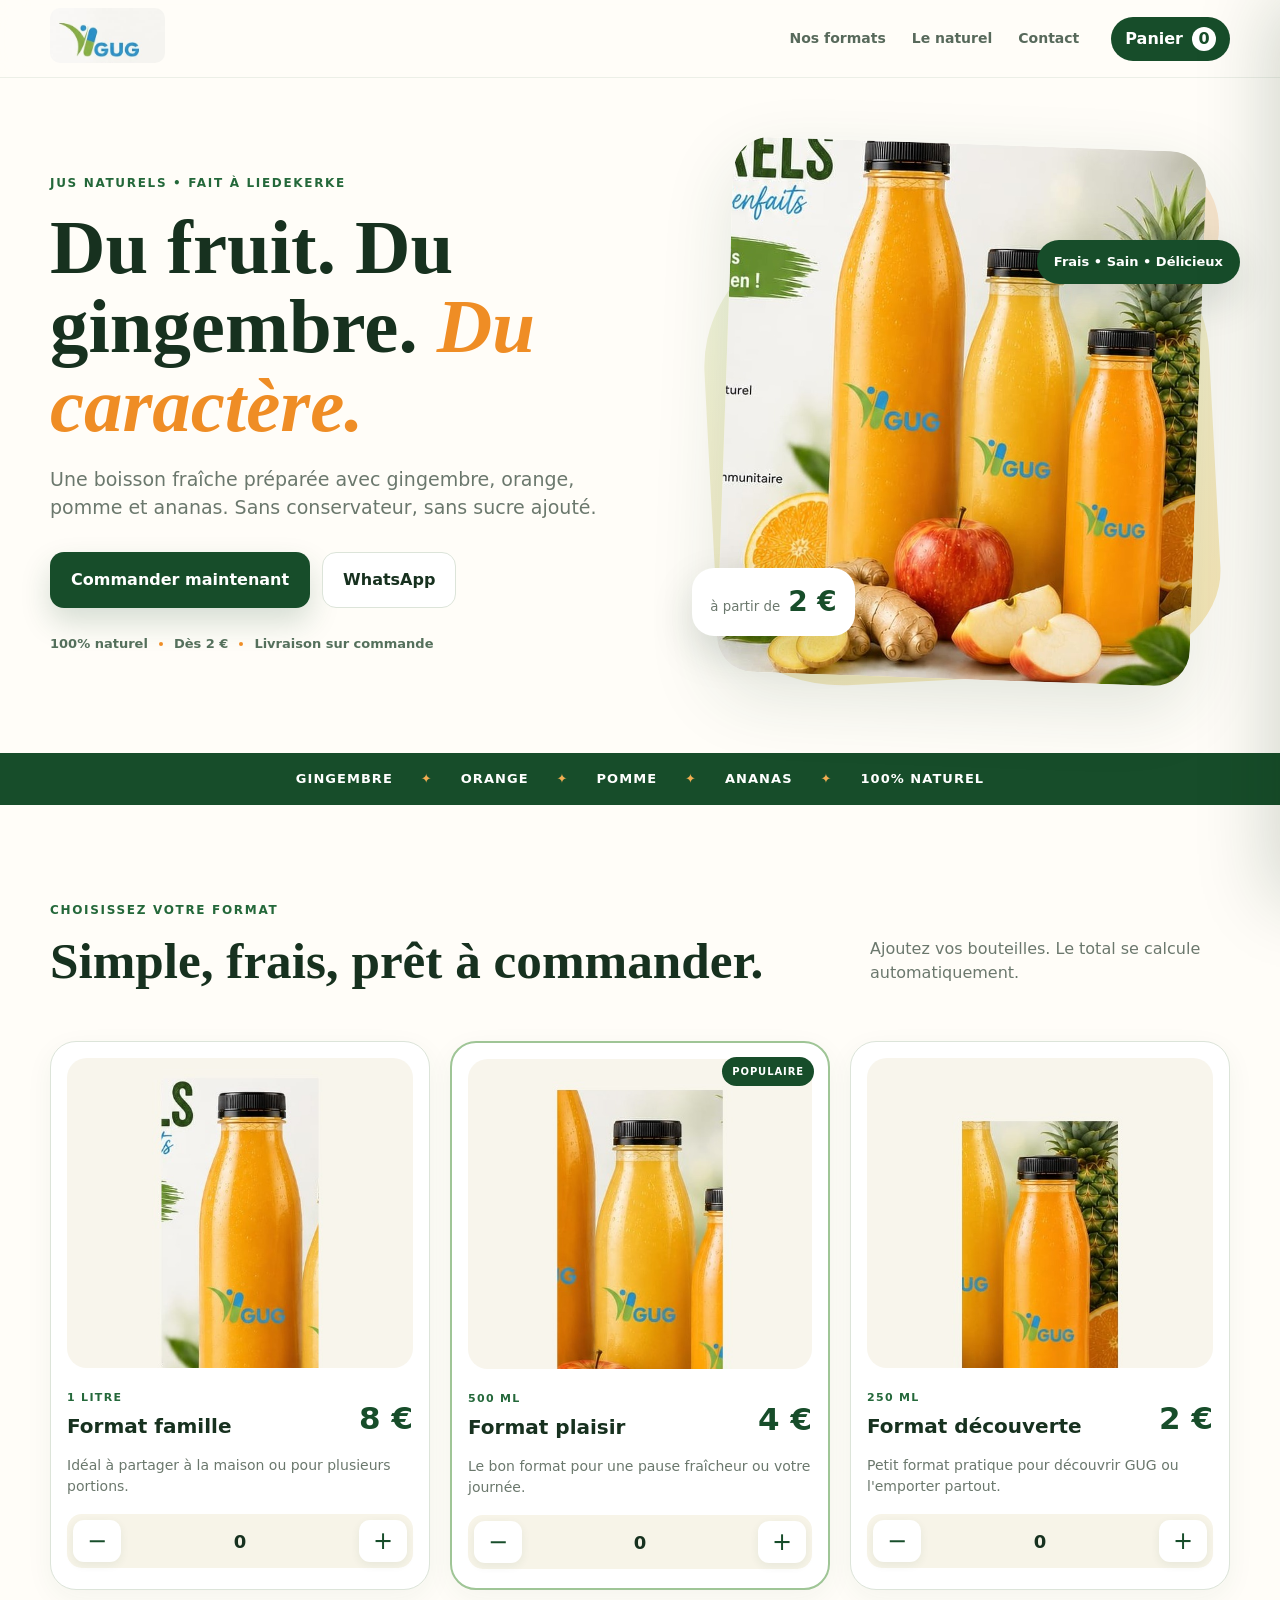
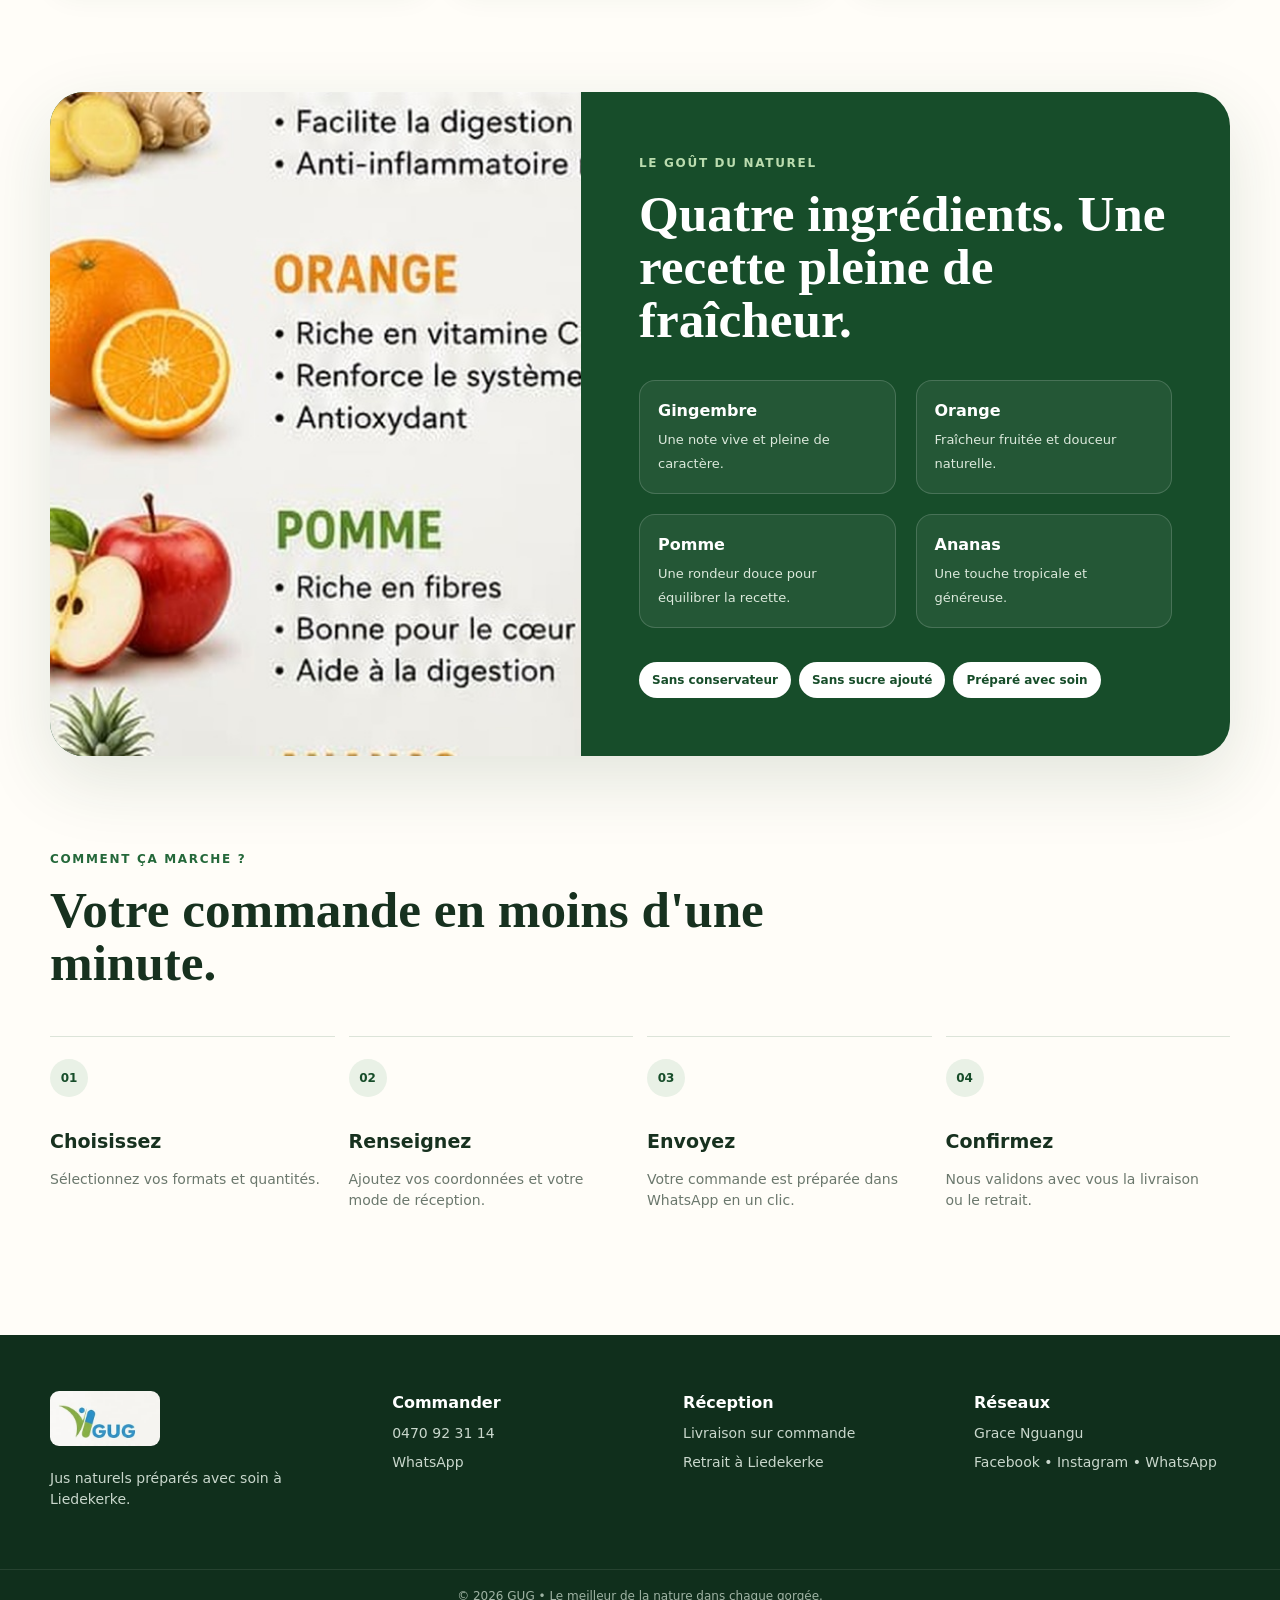
==== index.html @ 1bf2eb06 "Add files via upload" ====
<!doctype html>
<html lang="fr">
<head>
  <meta charset="utf-8" />
  <meta name="viewport" content="width=device-width, initial-scale=1" />
  <meta name="theme-color" content="#174d2a" />
  <meta name="description" content="Commandez vos jus naturels GUG : gingembre, orange, pomme et ananas. Livraison sur commande à Liedekerke." />
  <title>GUG — Jus naturels | Commande en ligne</title>
  <link rel="stylesheet" href="styles.css" />
</head>
<body>
  <header class="topbar">
    <a class="brand" href="#top" aria-label="GUG accueil">
      <img src="assets/gug-logo.jpg" alt="Logo GUG" />
    </a>
    <nav>
      <a href="#produits">Nos formats</a>
      <a href="#naturel">Le naturel</a>
      <a href="#contact">Contact</a>
    </nav>
    <button class="cart-mini" id="cartMini" type="button" aria-label="Ouvrir le panier">
      <span>Panier</span><b id="cartCount">0</b>
    </button>
  </header>

  <main id="top">
    <section class="hero section-shell">
      <div class="hero-copy">
        <span class="eyebrow">JUS NATURELS • FAIT À LIEDEKERKE</span>
        <h1>Du fruit. Du gingembre. <em>Du caractère.</em></h1>
        <p>Une boisson fraîche préparée avec gingembre, orange, pomme et ananas. Sans conservateur, sans sucre ajouté.</p>
        <div class="hero-actions">
          <a class="btn primary" href="#produits">Commander maintenant</a>
          <a class="btn ghost" href="https://wa.me/32470923114" target="_blank" rel="noopener">WhatsApp</a>
        </div>
        <div class="trust-row">
          <span>100% naturel</span><i></i><span>Dès 2 €</span><i></i><span>Livraison sur commande</span>
        </div>
      </div>
      <div class="hero-visual">
        <span class="sunburst"></span>
        <img src="assets/gug-hero.jpg" alt="Bouteilles de jus naturels GUG avec fruits" />
        <div class="price-pill"><small>à partir de</small><strong>2 €</strong></div>
        <div class="fresh-pill">Frais • Sain • Délicieux</div>
      </div>
    </section>

    <section class="ticker" aria-label="Atouts GUG">
      <div>GINGEMBRE</div><span>✦</span><div>ORANGE</div><span>✦</span><div>POMME</div><span>✦</span><div>ANANAS</div><span>✦</span><div>100% NATUREL</div>
    </section>

    <section class="products section-shell" id="produits">
      <div class="section-head">
        <div>
          <span class="eyebrow">CHOISISSEZ VOTRE FORMAT</span>
          <h2>Simple, frais, prêt à commander.</h2>
        </div>
        <p>Ajoutez vos bouteilles. Le total se calcule automatiquement.</p>
      </div>

      <div class="product-grid">
        <article class="product-card" data-product="1l">
          <div class="product-image"><img src="assets/gug-1l.jpg" alt="Jus GUG bouteille 1 litre" /></div>
          <div class="product-info">
            <div><span class="size">1 LITRE</span><h3>Format famille</h3></div>
            <strong class="price">8 €</strong>
          </div>
          <p>Idéal à partager à la maison ou pour plusieurs portions.</p>
          <div class="qty-control" aria-label="Quantité 1 litre">
            <button class="qty-btn minus" type="button" data-id="1l">−</button>
            <span class="qty" id="qty-1l">0</span>
            <button class="qty-btn plus" type="button" data-id="1l">+</button>
          </div>
        </article>

        <article class="product-card featured" data-product="500ml">
          <span class="badge">POPULAIRE</span>
          <div class="product-image"><img src="assets/gug-500ml.jpg" alt="Jus GUG bouteille 500 millilitres" /></div>
          <div class="product-info">
            <div><span class="size">500 ML</span><h3>Format plaisir</h3></div>
            <strong class="price">4 €</strong>
          </div>
          <p>Le bon format pour une pause fraîcheur ou votre journée.</p>
          <div class="qty-control" aria-label="Quantité 500 millilitres">
            <button class="qty-btn minus" type="button" data-id="500ml">−</button>
            <span class="qty" id="qty-500ml">0</span>
            <button class="qty-btn plus" type="button" data-id="500ml">+</button>
          </div>
        </article>

        <article class="product-card" data-product="250ml">
          <div class="product-image"><img src="assets/gug-250ml.jpg" alt="Jus GUG bouteille 250 millilitres" /></div>
          <div class="product-info">
            <div><span class="size">250 ML</span><h3>Format découverte</h3></div>
            <strong class="price">2 €</strong>
          </div>
          <p>Petit format pratique pour découvrir GUG ou l'emporter partout.</p>
          <div class="qty-control" aria-label="Quantité 250 millilitres">
            <button class="qty-btn minus" type="button" data-id="250ml">−</button>
            <span class="qty" id="qty-250ml">0</span>
            <button class="qty-btn plus" type="button" data-id="250ml">+</button>
          </div>
        </article>
      </div>
    </section>

    <section class="nature section-shell" id="naturel">
      <div class="nature-card">
        <div class="nature-image"><img src="assets/gug-ingredients.jpg" alt="Gingembre, orange, pomme et ananas" /></div>
        <div class="nature-copy">
          <span class="eyebrow light">LE GOÛT DU NATUREL</span>
          <h2>Quatre ingrédients. Une recette pleine de fraîcheur.</h2>
          <div class="benefit-grid">
            <div><b>Gingembre</b><span>Une note vive et pleine de caractère.</span></div>
            <div><b>Orange</b><span>Fraîcheur fruitée et douceur naturelle.</span></div>
            <div><b>Pomme</b><span>Une rondeur douce pour équilibrer la recette.</span></div>
            <div><b>Ananas</b><span>Une touche tropicale et généreuse.</span></div>
          </div>
          <div class="clean-labels"><span>Sans conservateur</span><span>Sans sucre ajouté</span><span>Préparé avec soin</span></div>
        </div>
      </div>
    </section>

    <section class="how section-shell">
      <div class="section-head compact"><div><span class="eyebrow">COMMENT ÇA MARCHE ?</span><h2>Votre commande en moins d'une minute.</h2></div></div>
      <div class="steps">
        <div><span>01</span><b>Choisissez</b><p>Sélectionnez vos formats et quantités.</p></div>
        <div><span>02</span><b>Renseignez</b><p>Ajoutez vos coordonnées et votre mode de réception.</p></div>
        <div><span>03</span><b>Envoyez</b><p>Votre commande est préparée dans WhatsApp en un clic.</p></div>
        <div><span>04</span><b>Confirmez</b><p>Nous validons avec vous la livraison ou le retrait.</p></div>
      </div>
    </section>
  </main>

  <footer id="contact">
    <div class="footer-inner section-shell">
      <div><img src="assets/gug-logo.jpg" alt="GUG" class="footer-logo" /><p>Jus naturels préparés avec soin à Liedekerke.</p></div>
      <div><b>Commander</b><a href="tel:+32470923114">0470 92 31 14</a><a href="https://wa.me/32470923114" target="_blank" rel="noopener">WhatsApp</a></div>
      <div><b>Réception</b><span>Livraison sur commande</span><span>Retrait à Liedekerke</span></div>
      <div><b>Réseaux</b><span>Grace Nguangu</span><span>Facebook • Instagram • WhatsApp</span></div>
    </div>
    <div class="copyright">© 2026 GUG • Le meilleur de la nature dans chaque gorgée.</div>
  </footer>

  <button class="floating-cart" id="floatingCart" type="button" hidden>
    <span><b id="floatingQty">0</b> article<span id="plural">s</span></span>
    <strong id="floatingTotal">0 €</strong>
    <em>Voir ma commande →</em>
  </button>

  <div class="drawer-backdrop" id="drawerBackdrop" hidden></div>
  <aside class="cart-drawer" id="cartDrawer" aria-hidden="true" aria-label="Votre commande">
    <div class="drawer-head">
      <div><span class="eyebrow">VOTRE COMMANDE</span><h2>Panier GUG</h2></div>
      <button class="close" id="closeDrawer" type="button" aria-label="Fermer">×</button>
    </div>

    <div id="cartItems" class="cart-items"></div>
    <div class="cart-empty" id="cartEmpty">Votre panier est vide. Ajoutez une bouteille pour commencer.</div>

    <div class="cart-total" id="cartTotalBlock" hidden>
      <span>Total produits</span><strong id="drawerTotal">0 €</strong>
      <small>Les éventuels frais de livraison sont confirmés avec vous avant livraison.</small>
    </div>

    <form id="orderForm" hidden>
      <div class="form-title"><span>Coordonnées</span><small>* champs obligatoires</small></div>
      <label>Nom et prénom *<input type="text" id="customerName" required placeholder="Votre nom" autocomplete="name" /></label>
      <label>Téléphone *<input type="tel" id="customerPhone" required placeholder="04…" autocomplete="tel" /></label>

      <fieldset>
        <legend>Mode de réception *</legend>
        <label class="radio-card"><input type="radio" name="delivery" value="Livraison" checked /><span><b>Livraison</b><small>À l'adresse de votre choix</small></span></label>
        <label class="radio-card"><input type="radio" name="delivery" value="Retrait à Liedekerke" /><span><b>Retrait</b><small>À Liedekerke</small></span></label>
      </fieldset>

      <div id="addressFields">
        <label>Adresse de livraison *<input type="text" id="address" placeholder="Rue et numéro" autocomplete="street-address" /></label>
        <div class="two-cols">
          <label>Code postal<input type="text" id="postalCode" placeholder="1770" autocomplete="postal-code" /></label>
          <label>Ville<input type="text" id="city" placeholder="Liedekerke" autocomplete="address-level2" /></label>
        </div>
      </div>

      <label>Date souhaitée<input type="date" id="deliveryDate" /></label>
      <label>Note / précision<textarea id="note" rows="3" placeholder="Ex. sonner à l'entrée, horaire préféré…"></textarea></label>

      <button class="btn primary full" type="submit">Envoyer ma commande sur WhatsApp</button>
      <p class="form-note">Aucun paiement n'est demandé sur cette page. La commande est finalisée avec GUG via WhatsApp.</p>
    </form>
  </aside>

  <div class="toast" id="toast" role="status" aria-live="polite"></div>
  <script src="app.js"></script>
</body>
</html>
---- styles.css ----
:root{
  --green:#174d2a;
  --green-2:#24683a;
  --green-3:#e9f1e6;
  --cream:#f7f4e8;
  --paper:#fffdf8;
  --orange:#ef8d25;
  --blue:#269bc7;
  --ink:#17311f;
  --muted:#6b786d;
  --line:#dce4d9;
  --shadow:0 24px 70px rgba(31,68,41,.13);
}
*{box-sizing:border-box} html{scroll-behavior:smooth} body{margin:0;font-family:Inter,ui-sans-serif,system-ui,-apple-system,'Segoe UI',sans-serif;color:var(--ink);background:var(--paper);line-height:1.5} body.no-scroll{overflow:hidden}
a{color:inherit;text-decoration:none} button,input,textarea{font:inherit} button{cursor:pointer}.section-shell{width:min(1180px,calc(100% - 40px));margin:auto}
.topbar{position:sticky;top:0;z-index:40;height:78px;display:flex;align-items:center;gap:32px;padding:0 max(24px,calc((100vw - 1180px)/2));background:rgba(255,253,248,.88);backdrop-filter:blur(16px);border-bottom:1px solid rgba(23,77,42,.08)}.brand img{width:115px;height:55px;object-fit:cover;object-position:left top;border-radius:10px}.topbar nav{display:flex;gap:26px;margin-left:auto;font-weight:700;font-size:14px}.topbar nav a{opacity:.72}.topbar nav a:hover{opacity:1}.cart-mini{border:0;background:var(--green);color:white;padding:10px 14px;border-radius:999px;display:flex;gap:9px;align-items:center;font-weight:800}.cart-mini b{background:white;color:var(--green);width:24px;height:24px;border-radius:50%;display:grid;place-items:center}
.hero{min-height:650px;display:grid;grid-template-columns:1.05fr .95fr;gap:48px;align-items:center;padding:66px 0 74px}.eyebrow{font-size:12px;letter-spacing:.14em;font-weight:800;color:var(--green-2)}.hero h1,.section-head h2,.nature h2,.how h2,.drawer-head h2{font-family:Georgia,'Times New Roman',serif;line-height:1.03;margin:14px 0 20px}.hero h1{font-size:clamp(48px,6vw,78px);max-width:720px}.hero h1 em{color:var(--orange);font-weight:700}.hero-copy>p{font-size:19px;color:var(--muted);max-width:650px}.hero-actions{display:flex;gap:12px;margin:30px 0 26px}.btn{border-radius:14px;padding:15px 20px;font-weight:800;display:inline-flex;align-items:center;justify-content:center;border:1px solid transparent}.btn.primary{background:var(--green);color:white;box-shadow:0 14px 30px rgba(23,77,42,.18)}.btn.primary:hover{transform:translateY(-1px);background:#103f21}.btn.ghost{border-color:var(--line);background:white}.btn.full{width:100%;margin-top:6px}.trust-row{display:flex;align-items:center;gap:11px;flex-wrap:wrap;font-size:13px;font-weight:700;color:#55705c}.trust-row i{width:4px;height:4px;background:var(--orange);border-radius:50%}.hero-visual{position:relative;min-height:530px;display:grid;place-items:center}.hero-visual:before{content:"";position:absolute;inset:8% 3% 0;background:linear-gradient(155deg,#eff5df,#f8e6b5);border-radius:48% 48% 26% 26%/35% 36% 20% 20%;transform:rotate(-3deg)}.hero-visual img{position:relative;width:min(480px,88%);height:535px;object-fit:cover;border-radius:36px;box-shadow:var(--shadow);transform:rotate(2deg)}.sunburst{position:absolute;width:145px;height:145px;border-radius:50%;background:var(--orange);right:2%;top:2%;opacity:.18}.price-pill,.fresh-pill{position:absolute;z-index:2;box-shadow:0 16px 40px rgba(23,49,31,.15)}.price-pill{left:0;bottom:8%;background:white;border-radius:22px;padding:13px 18px;display:flex;gap:8px;align-items:baseline}.price-pill small{color:var(--muted)}.price-pill strong{font-size:28px;color:var(--green)}.fresh-pill{right:-10px;top:18%;background:var(--green);color:white;border-radius:999px;padding:12px 17px;font-weight:800;font-size:13px}.ticker{overflow:hidden;background:var(--green);color:white;display:flex;gap:28px;justify-content:center;padding:16px 24px;font-weight:800;letter-spacing:.08em;font-size:13px}.ticker span{color:#f0ad52}
.products{padding:92px 0}.section-head{display:flex;justify-content:space-between;gap:30px;align-items:end;margin-bottom:34px}.section-head h2{font-size:clamp(36px,4vw,54px);max-width:720px}.section-head>p{max-width:360px;color:var(--muted);margin-bottom:22px}.product-grid{display:grid;grid-template-columns:repeat(3,1fr);gap:20px}.product-card{position:relative;background:white;border:1px solid var(--line);border-radius:26px;padding:16px 16px 19px;transition:.22s ease;box-shadow:0 8px 28px rgba(35,69,44,.05)}.product-card:hover{transform:translateY(-5px);box-shadow:var(--shadow)}.product-card.featured{border:2px solid #9fc596}.badge{position:absolute;right:14px;top:14px;background:var(--green);color:white;font-size:10px;letter-spacing:.09em;font-weight:800;border-radius:999px;padding:7px 10px;z-index:2}.product-image{height:310px;background:linear-gradient(180deg,#f7f4e7,#fbfaf4);border-radius:20px;overflow:hidden;display:grid;place-items:center}.product-image img{width:100%;height:100%;object-fit:cover;transition:.25s ease}.product-card:hover .product-image img{transform:scale(1.025)}.product-info{display:flex;justify-content:space-between;align-items:end;gap:16px;margin-top:16px}.size{font-size:11px;font-weight:800;color:var(--green-2);letter-spacing:.12em}.product-info h3{margin:3px 0 0;font-size:20px}.price{font-size:31px;color:var(--green)}.product-card>p{color:var(--muted);font-size:14px;min-height:43px}.qty-control{display:grid;grid-template-columns:48px 1fr 48px;gap:8px;background:var(--cream);padding:6px;border-radius:15px;margin-top:16px}.qty-btn{border:0;background:white;border-radius:11px;height:42px;font-size:24px;color:var(--green);box-shadow:0 3px 10px rgba(29,70,40,.07)}.qty{display:grid;place-items:center;font-weight:800;font-size:18px}
.nature{padding:10px 0 90px}.nature-card{overflow:hidden;background:var(--green);border-radius:34px;display:grid;grid-template-columns:.9fr 1.1fr;box-shadow:var(--shadow)}.nature-image{min-height:560px}.nature-image img{width:100%;height:100%;object-fit:cover}.nature-copy{padding:58px;color:white}.eyebrow.light{color:#bbdcaf}.nature-copy h2{font-size:clamp(38px,4vw,55px)}.benefit-grid{display:grid;grid-template-columns:1fr 1fr;gap:20px;margin:34px 0}.benefit-grid div{padding:18px;border:1px solid rgba(255,255,255,.16);border-radius:16px;background:rgba(255,255,255,.06)}.benefit-grid b{display:block;font-size:16px;margin-bottom:4px}.benefit-grid span{font-size:13px;color:#dce9dc}.clean-labels{display:flex;flex-wrap:wrap;gap:8px}.clean-labels span{background:white;color:var(--green);border-radius:999px;padding:9px 13px;font-size:12px;font-weight:800}
.how{padding:0 0 100px}.section-head.compact{margin-bottom:26px}.steps{display:grid;grid-template-columns:repeat(4,1fr);gap:14px}.steps>div{border-top:1px solid var(--line);padding:22px 12px 10px 0}.steps span{display:inline-grid;place-items:center;width:38px;height:38px;border-radius:50%;background:var(--green-3);font-size:12px;font-weight:800;color:var(--green);margin-bottom:30px}.steps b{display:block;font-size:19px}.steps p{color:var(--muted);font-size:14px}
footer{background:#102f1c;color:white;padding-top:56px}.footer-inner{display:grid;grid-template-columns:1.2fr repeat(3,1fr);gap:35px;padding-bottom:45px}.footer-inner>div{display:flex;flex-direction:column;gap:8px}.footer-logo{width:110px;border-radius:9px}.footer-inner p,.footer-inner span,.footer-inner a{color:#c9d7cc;font-size:14px}.footer-inner a:hover{color:white}.copyright{border-top:1px solid rgba(255,255,255,.09);padding:17px;text-align:center;color:#9fb3a4;font-size:12px}
.floating-cart{position:fixed;z-index:35;left:50%;bottom:20px;transform:translateX(-50%);width:min(620px,calc(100% - 28px));border:0;background:var(--green);color:white;border-radius:18px;padding:13px 16px;box-shadow:0 20px 55px rgba(10,49,23,.34);display:grid;grid-template-columns:1fr auto auto;gap:16px;align-items:center;text-align:left}.floating-cart strong{font-size:20px}.floating-cart em{font-style:normal;font-size:13px;font-weight:800}.floating-cart[hidden]{display:none}
.drawer-backdrop{position:fixed;inset:0;background:rgba(9,29,15,.45);backdrop-filter:blur(3px);z-index:60}.drawer-backdrop[hidden]{display:none}.cart-drawer{position:fixed;right:0;top:0;bottom:0;width:min(500px,100%);background:var(--paper);z-index:61;box-shadow:-25px 0 70px rgba(10,38,18,.18);padding:24px;overflow:auto;transform:translateX(103%);transition:transform .28s ease}.cart-drawer.open{transform:translateX(0)}.drawer-head{display:flex;align-items:flex-start;justify-content:space-between;border-bottom:1px solid var(--line);padding-bottom:16px}.drawer-head h2{font-size:36px;margin:7px 0 0}.close{width:42px;height:42px;border:1px solid var(--line);background:white;border-radius:50%;font-size:27px;color:var(--green)}.cart-items{display:flex;flex-direction:column;gap:8px;padding:16px 0}.cart-row{display:grid;grid-template-columns:1fr auto;gap:10px;padding:12px 0;border-bottom:1px solid var(--line)}.cart-row small{display:block;color:var(--muted)}.cart-row strong{color:var(--green)}.cart-empty{padding:30px 5px;color:var(--muted);text-align:center}.cart-total{padding:15px 0 22px;border-bottom:1px solid var(--line);display:grid;grid-template-columns:1fr auto;gap:8px}.cart-total strong{font-size:26px}.cart-total small{grid-column:1/-1;color:var(--muted)}form{padding-top:22px}.form-title{display:flex;justify-content:space-between;align-items:center;margin-bottom:14px}.form-title span{font-weight:800;font-size:18px}.form-title small{color:var(--muted)}form>label,#addressFields>label,.two-cols label{display:grid;gap:6px;font-size:13px;font-weight:700;margin-bottom:13px}input,textarea{width:100%;border:1px solid var(--line);background:white;border-radius:12px;padding:13px 14px;outline:none;color:var(--ink)}input:focus,textarea:focus{border-color:#7daa84;box-shadow:0 0 0 3px rgba(80,139,92,.1)}fieldset{border:0;padding:0;margin:0 0 14px}legend{font-size:13px;font-weight:700;margin-bottom:8px}.radio-card{display:flex;gap:10px;align-items:center;border:1px solid var(--line);border-radius:13px;padding:10px 12px;margin-bottom:8px;background:white}.radio-card input{width:auto}.radio-card span{display:grid}.radio-card small{color:var(--muted);font-weight:500}.two-cols{display:grid;grid-template-columns:1fr 1fr;gap:10px}.form-note{font-size:11px;color:var(--muted);text-align:center}.toast{position:fixed;z-index:90;left:50%;top:95px;transform:translate(-50%,-15px);background:#132e1d;color:white;padding:11px 15px;border-radius:999px;font-size:13px;font-weight:700;opacity:0;pointer-events:none;transition:.22s}.toast.show{opacity:1;transform:translate(-50%,0)}
@media(max-width:900px){.topbar nav{display:none}.topbar{padding:0 20px}.hero{grid-template-columns:1fr;padding-top:38px}.hero-copy{text-align:center}.hero-copy>p{margin-inline:auto}.hero-actions,.trust-row{justify-content:center}.hero-visual{min-height:480px}.hero-visual img{height:470px}.product-grid{grid-template-columns:1fr 1fr}.product-card:last-child{grid-column:1/-1}.nature-card{grid-template-columns:1fr}.nature-image{min-height:360px}.steps{grid-template-columns:1fr 1fr}.footer-inner{grid-template-columns:1fr 1fr}.section-head{display:block}.section-head>p{margin-bottom:0}.section-head h2{margin-bottom:15px}}
@media(max-width:600px){.section-shell{width:min(100% - 26px,1180px)}.topbar{height:68px}.brand img{width:92px;height:45px}.cart-mini span{display:none}.hero{gap:14px;padding-bottom:42px}.hero h1{font-size:46px}.hero-copy>p{font-size:16px}.hero-actions{flex-direction:column}.hero-visual{min-height:390px}.hero-visual img{height:380px;width:92%;border-radius:28px}.price-pill{left:5px;bottom:2%}.fresh-pill{right:2px;top:12%}.ticker{justify-content:flex-start;white-space:nowrap;overflow:auto}.products{padding:64px 0}.product-grid{grid-template-columns:1fr}.product-card:last-child{grid-column:auto}.product-image{height:280px}.nature{padding-bottom:64px}.nature-copy{padding:32px 22px}.benefit-grid{grid-template-columns:1fr}.steps{grid-template-columns:1fr}.steps span{margin-bottom:15px}.footer-inner{grid-template-columns:1fr;gap:26px}.floating-cart{grid-template-columns:1fr auto}.floating-cart em{display:none}.cart-drawer{padding:20px}.two-cols{grid-template-columns:1fr}.nature-image{min-height:310px}}
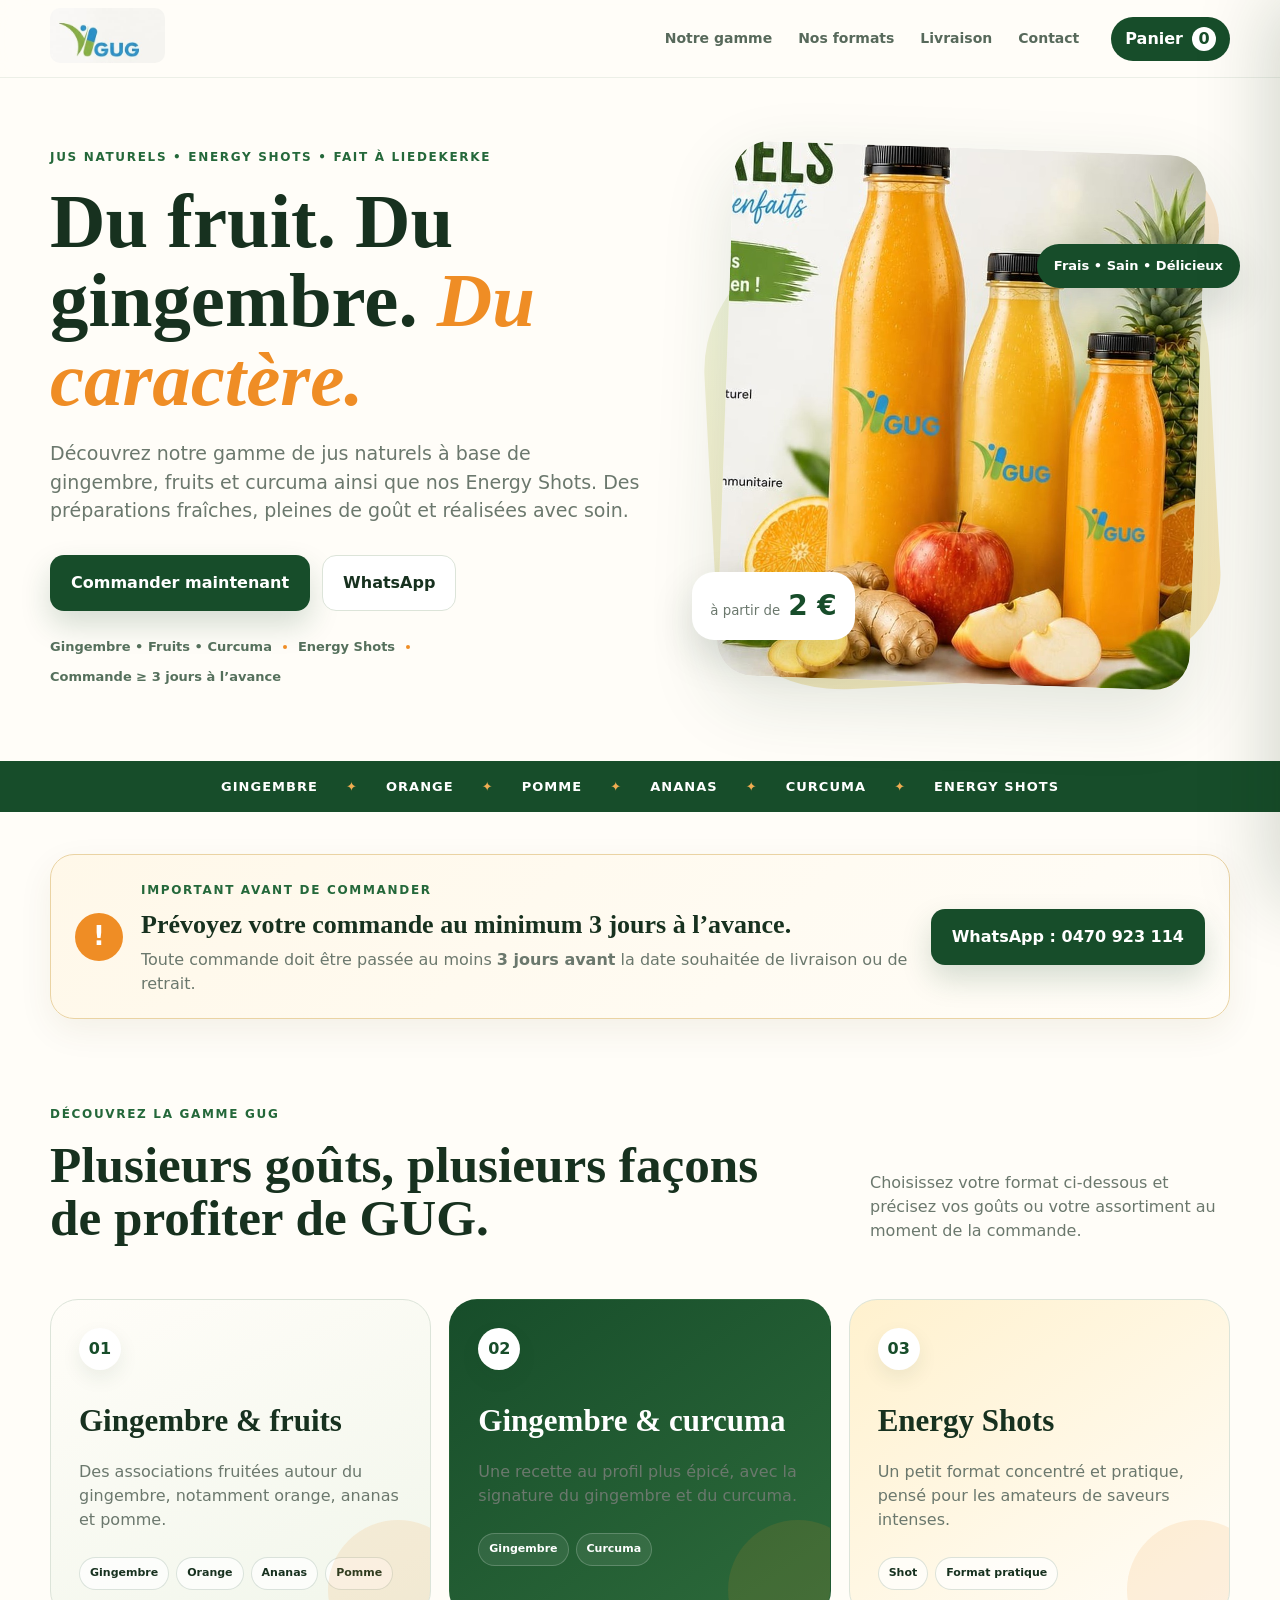
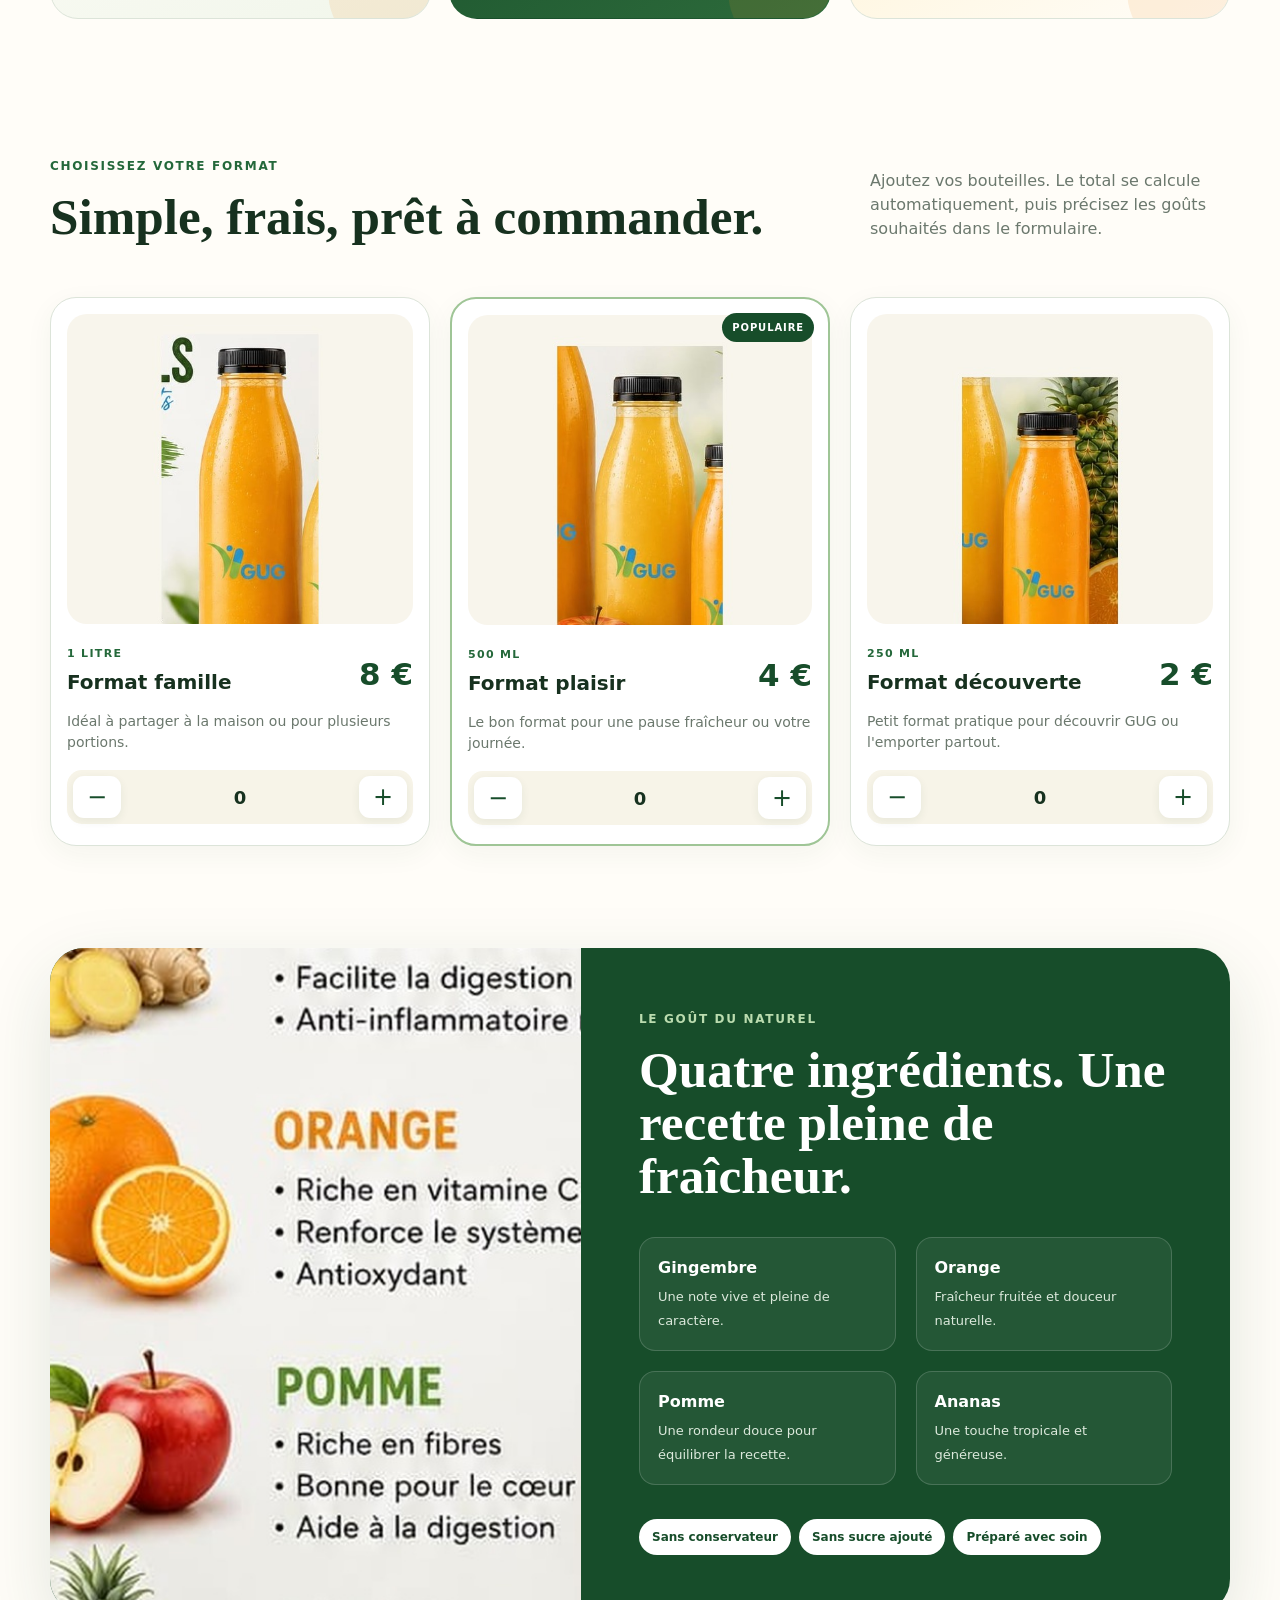
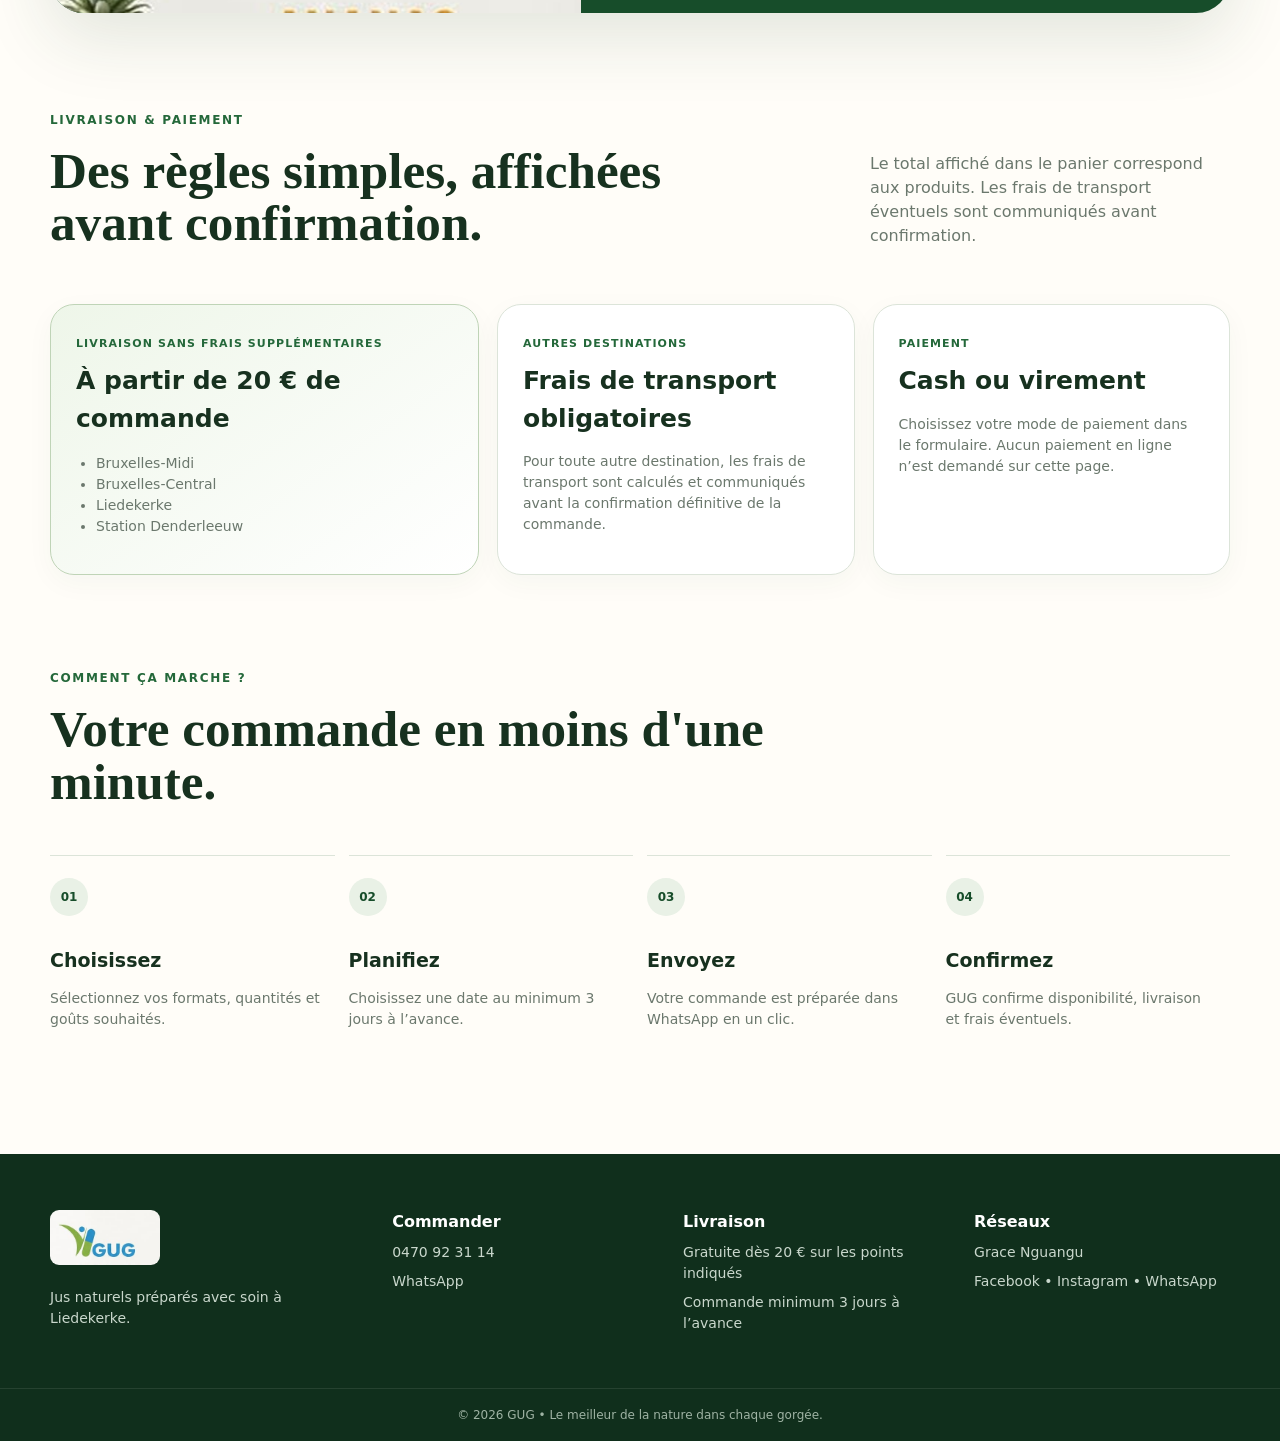
==== commit e5561c52: "V2" ====
--- a/index.html
+++ b/index.html
@@ -4,7 +4,7 @@
   <meta charset="utf-8" />
   <meta name="viewport" content="width=device-width, initial-scale=1" />
   <meta name="theme-color" content="#174d2a" />
-  <meta name="description" content="Commandez vos jus naturels GUG : gingembre, orange, pomme et ananas. Livraison sur commande à Liedekerke." />
+  <meta name="description" content="Commandez les jus naturels GUG à base de gingembre, fruits et curcuma ainsi que nos Energy Shots. Commande minimum 3 jours à l’avance." />
   <title>GUG — Jus naturels | Commande en ligne</title>
   <link rel="stylesheet" href="styles.css" />
 </head>
@@ -14,8 +14,9 @@
       <img src="assets/gug-logo.jpg" alt="Logo GUG" />
     </a>
     <nav>
+      <a href="#gamme">Notre gamme</a>
       <a href="#produits">Nos formats</a>
-      <a href="#naturel">Le naturel</a>
+      <a href="#livraison">Livraison</a>
       <a href="#contact">Contact</a>
     </nav>
     <button class="cart-mini" id="cartMini" type="button" aria-label="Ouvrir le panier">
@@ -26,15 +27,15 @@
   <main id="top">
     <section class="hero section-shell">
       <div class="hero-copy">
-        <span class="eyebrow">JUS NATURELS • FAIT À LIEDEKERKE</span>
+        <span class="eyebrow">JUS NATURELS • ENERGY SHOTS • FAIT À LIEDEKERKE</span>
         <h1>Du fruit. Du gingembre. <em>Du caractère.</em></h1>
-        <p>Une boisson fraîche préparée avec gingembre, orange, pomme et ananas. Sans conservateur, sans sucre ajouté.</p>
+        <p>Découvrez notre gamme de jus naturels à base de gingembre, fruits et curcuma ainsi que nos Energy Shots. Des préparations fraîches, pleines de goût et réalisées avec soin.</p>
         <div class="hero-actions">
           <a class="btn primary" href="#produits">Commander maintenant</a>
           <a class="btn ghost" href="https://wa.me/32470923114" target="_blank" rel="noopener">WhatsApp</a>
         </div>
         <div class="trust-row">
-          <span>100% naturel</span><i></i><span>Dès 2 €</span><i></i><span>Livraison sur commande</span>
+          <span>Gingembre • Fruits • Curcuma</span><i></i><span>Energy Shots</span><i></i><span>Commande ≥ 3 jours à l’avance</span>
         </div>
       </div>
       <div class="hero-visual">
@@ -46,7 +47,48 @@
     </section>
 
     <section class="ticker" aria-label="Atouts GUG">
-      <div>GINGEMBRE</div><span>✦</span><div>ORANGE</div><span>✦</span><div>POMME</div><span>✦</span><div>ANANAS</div><span>✦</span><div>100% NATUREL</div>
+      <div>GINGEMBRE</div><span>✦</span><div>ORANGE</div><span>✦</span><div>POMME</div><span>✦</span><div>ANANAS</div><span>✦</span><div>CURCUMA</div><span>✦</span><div>ENERGY SHOTS</div>
+    </section>
+
+    <section class="order-alert section-shell" aria-label="Information importante">
+      <div class="order-alert-icon">!</div>
+      <div>
+        <span class="eyebrow">IMPORTANT AVANT DE COMMANDER</span>
+        <h2>Prévoyez votre commande au minimum 3 jours à l’avance.</h2>
+        <p>Toute commande doit être passée au moins <strong>3 jours avant</strong> la date souhaitée de livraison ou de retrait.</p>
+      </div>
+      <a class="btn primary" href="https://wa.me/32470923114" target="_blank" rel="noopener">WhatsApp : 0470 923 114</a>
+    </section>
+
+    <section class="range section-shell" id="gamme">
+      <div class="section-head">
+        <div>
+          <span class="eyebrow">DÉCOUVREZ LA GAMME GUG</span>
+          <h2>Plusieurs goûts, plusieurs façons de profiter de GUG.</h2>
+        </div>
+        <p>Choisissez votre format ci-dessous et précisez vos goûts ou votre assortiment au moment de la commande.</p>
+      </div>
+
+      <div class="range-grid">
+        <article class="range-card">
+          <span class="range-number">01</span>
+          <h3>Gingembre & fruits</h3>
+          <p>Des associations fruitées autour du gingembre, notamment orange, ananas et pomme.</p>
+          <div class="range-tags"><span>Gingembre</span><span>Orange</span><span>Ananas</span><span>Pomme</span></div>
+        </article>
+        <article class="range-card range-card-dark">
+          <span class="range-number">02</span>
+          <h3>Gingembre & curcuma</h3>
+          <p>Une recette au profil plus épicé, avec la signature du gingembre et du curcuma.</p>
+          <div class="range-tags"><span>Gingembre</span><span>Curcuma</span></div>
+        </article>
+        <article class="range-card range-card-shot">
+          <span class="range-number">03</span>
+          <h3>Energy Shots</h3>
+          <p>Un petit format concentré et pratique, pensé pour les amateurs de saveurs intenses.</p>
+          <div class="range-tags"><span>Shot</span><span>Format pratique</span></div>
+        </article>
+      </div>
     </section>
 
     <section class="products section-shell" id="produits">
@@ -55,7 +97,7 @@
           <span class="eyebrow">CHOISISSEZ VOTRE FORMAT</span>
           <h2>Simple, frais, prêt à commander.</h2>
         </div>
-        <p>Ajoutez vos bouteilles. Le total se calcule automatiquement.</p>
+        <p>Ajoutez vos bouteilles. Le total se calcule automatiquement, puis précisez les goûts souhaités dans le formulaire.</p>
       </div>
 
       <div class="product-grid">
@@ -121,13 +163,48 @@
       </div>
     </section>
 
+    <section class="logistics section-shell" id="livraison">
+      <div class="section-head">
+        <div>
+          <span class="eyebrow">LIVRAISON & PAIEMENT</span>
+          <h2>Des règles simples, affichées avant confirmation.</h2>
+        </div>
+        <p>Le total affiché dans le panier correspond aux produits. Les frais de transport éventuels sont communiqués avant confirmation.</p>
+      </div>
+
+      <div class="logistics-grid">
+        <article class="logistics-card free">
+          <span class="logistics-kicker">LIVRAISON SANS FRAIS SUPPLÉMENTAIRES</span>
+          <h3>À partir de 20 € de commande</h3>
+          <ul>
+            <li>Bruxelles-Midi</li>
+            <li>Bruxelles-Central</li>
+            <li>Liedekerke</li>
+            <li>Station Denderleeuw</li>
+          </ul>
+        </article>
+
+        <article class="logistics-card">
+          <span class="logistics-kicker">AUTRES DESTINATIONS</span>
+          <h3>Frais de transport obligatoires</h3>
+          <p>Pour toute autre destination, les frais de transport sont calculés et communiqués avant la confirmation définitive de la commande.</p>
+        </article>
+
+        <article class="logistics-card">
+          <span class="logistics-kicker">PAIEMENT</span>
+          <h3>Cash ou virement</h3>
+          <p>Choisissez votre mode de paiement dans le formulaire. Aucun paiement en ligne n’est demandé sur cette page.</p>
+        </article>
+      </div>
+    </section>
+
     <section class="how section-shell">
       <div class="section-head compact"><div><span class="eyebrow">COMMENT ÇA MARCHE ?</span><h2>Votre commande en moins d'une minute.</h2></div></div>
       <div class="steps">
-        <div><span>01</span><b>Choisissez</b><p>Sélectionnez vos formats et quantités.</p></div>
-        <div><span>02</span><b>Renseignez</b><p>Ajoutez vos coordonnées et votre mode de réception.</p></div>
+        <div><span>01</span><b>Choisissez</b><p>Sélectionnez vos formats, quantités et goûts souhaités.</p></div>
+        <div><span>02</span><b>Planifiez</b><p>Choisissez une date au minimum 3 jours à l’avance.</p></div>
         <div><span>03</span><b>Envoyez</b><p>Votre commande est préparée dans WhatsApp en un clic.</p></div>
-        <div><span>04</span><b>Confirmez</b><p>Nous validons avec vous la livraison ou le retrait.</p></div>
+        <div><span>04</span><b>Confirmez</b><p>GUG confirme disponibilité, livraison et frais éventuels.</p></div>
       </div>
     </section>
   </main>
@@ -136,7 +213,7 @@
     <div class="footer-inner section-shell">
       <div><img src="assets/gug-logo.jpg" alt="GUG" class="footer-logo" /><p>Jus naturels préparés avec soin à Liedekerke.</p></div>
       <div><b>Commander</b><a href="tel:+32470923114">0470 92 31 14</a><a href="https://wa.me/32470923114" target="_blank" rel="noopener">WhatsApp</a></div>
-      <div><b>Réception</b><span>Livraison sur commande</span><span>Retrait à Liedekerke</span></div>
+      <div><b>Livraison</b><span>Gratuite dès 20 € sur les points indiqués</span><span>Commande minimum 3 jours à l’avance</span></div>
       <div><b>Réseaux</b><span>Grace Nguangu</span><span>Facebook • Instagram • WhatsApp</span></div>
     </div>
     <div class="copyright">© 2026 GUG • Le meilleur de la nature dans chaque gorgée.</div>
@@ -160,7 +237,7 @@
 
     <div class="cart-total" id="cartTotalBlock" hidden>
       <span>Total produits</span><strong id="drawerTotal">0 €</strong>
-      <small>Les éventuels frais de livraison sont confirmés avec vous avant livraison.</small>
+      <small id="deliveryRule">Les éventuels frais de transport sont confirmés avec vous avant validation.</small>
     </div>
 
     <form id="orderForm" hidden>
@@ -170,23 +247,66 @@
 
       <fieldset>
         <legend>Mode de réception *</legend>
-        <label class="radio-card"><input type="radio" name="delivery" value="Livraison" checked /><span><b>Livraison</b><small>À l'adresse de votre choix</small></span></label>
-        <label class="radio-card"><input type="radio" name="delivery" value="Retrait à Liedekerke" /><span><b>Retrait</b><small>À Liedekerke</small></span></label>
+        <label class="radio-card"><input type="radio" name="delivery" value="Livraison" checked /><span><b>Livraison / point de remise</b><small>Choisissez votre destination ci-dessous</small></span></label>
+        <label class="radio-card"><input type="radio" name="delivery" value="Retrait à Liedekerke" /><span><b>Retrait</b><small>Retrait à Liedekerke</small></span></label>
       </fieldset>
 
-      <div id="addressFields">
-        <label>Adresse de livraison *<input type="text" id="address" placeholder="Rue et numéro" autocomplete="street-address" /></label>
+      <div id="deliveryFields">
+        <label>Destination *
+          <select id="deliveryDestination" required>
+            <option value="">Choisir une destination</option>
+            <option value="Bruxelles-Midi">Bruxelles-Midi</option>
+            <option value="Bruxelles-Central">Bruxelles-Central</option>
+            <option value="Liedekerke">Liedekerke</option>
+            <option value="Station Denderleeuw">Station Denderleeuw</option>
+            <option value="Autre destination">Autre destination</option>
+          </select>
+        </label>
+        <div class="delivery-notice" id="deliveryNotice">
+          Livraison sans frais supplémentaires sur les points indiqués pour toute commande à partir de 20 €.
+        </div>
+      </div>
+
+      <div id="addressFields" hidden>
+        <label>Adresse / destination exacte *<input type="text" id="address" placeholder="Rue, numéro ou lieu de rendez-vous" autocomplete="street-address" /></label>
         <div class="two-cols">
-          <label>Code postal<input type="text" id="postalCode" placeholder="1770" autocomplete="postal-code" /></label>
-          <label>Ville<input type="text" id="city" placeholder="Liedekerke" autocomplete="address-level2" /></label>
-        </div>
-      </div>
-
-      <label>Date souhaitée<input type="date" id="deliveryDate" /></label>
-      <label>Note / précision<textarea id="note" rows="3" placeholder="Ex. sonner à l'entrée, horaire préféré…"></textarea></label>
+          <label>Code postal<input type="text" id="postalCode" placeholder="1000" autocomplete="postal-code" /></label>
+          <label>Ville<input type="text" id="city" placeholder="Ville" autocomplete="address-level2" /></label>
+        </div>
+      </div>
+
+      <fieldset>
+        <legend>Mode de paiement *</legend>
+        <label class="radio-card"><input type="radio" name="payment" value="Cash" checked /><span><b>Cash</b><small>Paiement en espèces selon les modalités convenues</small></span></label>
+        <label class="radio-card"><input type="radio" name="payment" value="Virement bancaire" /><span><b>Virement bancaire</b><small>Les coordonnées de paiement sont communiquées lors de la confirmation</small></span></label>
+      </fieldset>
+
+      <label>Date souhaitée *<input type="date" id="deliveryDate" required /></label>
+      <div class="advance-notice"><b>Minimum 3 jours à l’avance.</b> Le calendrier bloque automatiquement les dates trop proches.</div>
+
+      <label>Goûts / composition souhaités<textarea id="flavors" rows="3" placeholder="Ex. gingembre-ananas, gingembre-orange, curcuma, Energy Shots, assortiment…"></textarea></label>
+      <label>Note / précision<textarea id="note" rows="3" placeholder="Ex. heure préférée, précision de rendez-vous, instructions…"></textarea></label>
+
+      <fieldset class="safety-box">
+        <legend>Précautions avant commande *</legend>
+        <p class="safety-intro">Avant de finaliser, vérifiez qu’aucune des situations suivantes ne vous concerne :</p>
+        <ul>
+          <li>Allergie ou intolérance à l’un des ingrédients</li>
+          <li>Prise régulière de médicaments nécessitant une vérification de compatibilité</li>
+          <li>Traitement anticoagulant ou affectant la coagulation</li>
+          <li>Grossesse ou allaitement — souhait de demander conseil</li>
+          <li>Sensibilité ou problème digestif nécessitant des précautions</li>
+          <li>Autre situation particulière</li>
+        </ul>
+        <label class="check-card">
+          <input type="checkbox" id="safetyConfirm" required />
+          <span><b>Aucune de ces situations</b><small>Je confirme qu’aucune des situations ci-dessus ne me concerne.</small></span>
+        </label>
+        <p class="safety-help">Si une situation vous concerne, ne cochez pas cette case et contactez GUG sur WhatsApp avant de commander.</p>
+      </fieldset>
 
       <button class="btn primary full" type="submit">Envoyer ma commande sur WhatsApp</button>
-      <p class="form-note">Aucun paiement n'est demandé sur cette page. La commande est finalisée avec GUG via WhatsApp.</p>
+      <p class="form-note">Aucun paiement n'est demandé sur cette page. GUG confirme la disponibilité, les modalités de remise et les éventuels frais de transport via WhatsApp.</p>
     </form>
   </aside>
 
--- a/styles.css
+++ b/styles.css
@@ -23,3 +23,98 @@
 .drawer-backdrop{position:fixed;inset:0;background:rgba(9,29,15,.45);backdrop-filter:blur(3px);z-index:60}.drawer-backdrop[hidden]{display:none}.cart-drawer{position:fixed;right:0;top:0;bottom:0;width:min(500px,100%);background:var(--paper);z-index:61;box-shadow:-25px 0 70px rgba(10,38,18,.18);padding:24px;overflow:auto;transform:translateX(103%);transition:transform .28s ease}.cart-drawer.open{transform:translateX(0)}.drawer-head{display:flex;align-items:flex-start;justify-content:space-between;border-bottom:1px solid var(--line);padding-bottom:16px}.drawer-head h2{font-size:36px;margin:7px 0 0}.close{width:42px;height:42px;border:1px solid var(--line);background:white;border-radius:50%;font-size:27px;color:var(--green)}.cart-items{display:flex;flex-direction:column;gap:8px;padding:16px 0}.cart-row{display:grid;grid-template-columns:1fr auto;gap:10px;padding:12px 0;border-bottom:1px solid var(--line)}.cart-row small{display:block;color:var(--muted)}.cart-row strong{color:var(--green)}.cart-empty{padding:30px 5px;color:var(--muted);text-align:center}.cart-total{padding:15px 0 22px;border-bottom:1px solid var(--line);display:grid;grid-template-columns:1fr auto;gap:8px}.cart-total strong{font-size:26px}.cart-total small{grid-column:1/-1;color:var(--muted)}form{padding-top:22px}.form-title{display:flex;justify-content:space-between;align-items:center;margin-bottom:14px}.form-title span{font-weight:800;font-size:18px}.form-title small{color:var(--muted)}form>label,#addressFields>label,.two-cols label{display:grid;gap:6px;font-size:13px;font-weight:700;margin-bottom:13px}input,textarea{width:100%;border:1px solid var(--line);background:white;border-radius:12px;padding:13px 14px;outline:none;color:var(--ink)}input:focus,textarea:focus{border-color:#7daa84;box-shadow:0 0 0 3px rgba(80,139,92,.1)}fieldset{border:0;padding:0;margin:0 0 14px}legend{font-size:13px;font-weight:700;margin-bottom:8px}.radio-card{display:flex;gap:10px;align-items:center;border:1px solid var(--line);border-radius:13px;padding:10px 12px;margin-bottom:8px;background:white}.radio-card input{width:auto}.radio-card span{display:grid}.radio-card small{color:var(--muted);font-weight:500}.two-cols{display:grid;grid-template-columns:1fr 1fr;gap:10px}.form-note{font-size:11px;color:var(--muted);text-align:center}.toast{position:fixed;z-index:90;left:50%;top:95px;transform:translate(-50%,-15px);background:#132e1d;color:white;padding:11px 15px;border-radius:999px;font-size:13px;font-weight:700;opacity:0;pointer-events:none;transition:.22s}.toast.show{opacity:1;transform:translate(-50%,0)}
 @media(max-width:900px){.topbar nav{display:none}.topbar{padding:0 20px}.hero{grid-template-columns:1fr;padding-top:38px}.hero-copy{text-align:center}.hero-copy>p{margin-inline:auto}.hero-actions,.trust-row{justify-content:center}.hero-visual{min-height:480px}.hero-visual img{height:470px}.product-grid{grid-template-columns:1fr 1fr}.product-card:last-child{grid-column:1/-1}.nature-card{grid-template-columns:1fr}.nature-image{min-height:360px}.steps{grid-template-columns:1fr 1fr}.footer-inner{grid-template-columns:1fr 1fr}.section-head{display:block}.section-head>p{margin-bottom:0}.section-head h2{margin-bottom:15px}}
 @media(max-width:600px){.section-shell{width:min(100% - 26px,1180px)}.topbar{height:68px}.brand img{width:92px;height:45px}.cart-mini span{display:none}.hero{gap:14px;padding-bottom:42px}.hero h1{font-size:46px}.hero-copy>p{font-size:16px}.hero-actions{flex-direction:column}.hero-visual{min-height:390px}.hero-visual img{height:380px;width:92%;border-radius:28px}.price-pill{left:5px;bottom:2%}.fresh-pill{right:2px;top:12%}.ticker{justify-content:flex-start;white-space:nowrap;overflow:auto}.products{padding:64px 0}.product-grid{grid-template-columns:1fr}.product-card:last-child{grid-column:auto}.product-image{height:280px}.nature{padding-bottom:64px}.nature-copy{padding:32px 22px}.benefit-grid{grid-template-columns:1fr}.steps{grid-template-columns:1fr}.steps span{margin-bottom:15px}.footer-inner{grid-template-columns:1fr;gap:26px}.floating-cart{grid-template-columns:1fr auto}.floating-cart em{display:none}.cart-drawer{padding:20px}.two-cols{grid-template-columns:1fr}.nature-image{min-height:310px}}
+
+
+/* --- GUG V2 : gamme, livraison, paiement et précautions --- */
+.order-alert{
+  margin-top:42px;
+  padding:22px 24px;
+  border:1px solid #ead3a3;
+  border-radius:24px;
+  background:linear-gradient(135deg,#fff8e9,#fffdf8);
+  display:grid;
+  grid-template-columns:auto 1fr auto;
+  gap:18px;
+  align-items:center;
+  box-shadow:0 12px 35px rgba(92,68,21,.07)
+}
+.order-alert-icon{
+  width:48px;height:48px;border-radius:50%;display:grid;place-items:center;
+  background:var(--orange);color:white;font-size:26px;font-weight:900
+}
+.order-alert h2{font-family:Georgia,'Times New Roman',serif;font-size:26px;margin:4px 0}
+.order-alert p{margin:0;color:var(--muted)}
+.range{padding:82px 0 42px}
+.range-grid{display:grid;grid-template-columns:repeat(3,1fr);gap:18px}
+.range-card{
+  min-height:300px;padding:28px;border-radius:28px;border:1px solid var(--line);
+  background:linear-gradient(155deg,#fffdf8,#f1f6eb);position:relative;overflow:hidden
+}
+.range-card:after{
+  content:"";position:absolute;width:140px;height:140px;border-radius:50%;
+  background:rgba(239,141,37,.12);right:-38px;bottom:-42px
+}
+.range-card-dark{background:linear-gradient(145deg,#174d2a,#2d6b3b);color:white;border-color:transparent}
+.range-card-dark p{color:#d8e7da}
+.range-card-shot{background:linear-gradient(145deg,#fff1ce,#fffdf8)}
+.range-number{display:inline-grid;place-items:center;width:42px;height:42px;border-radius:50%;background:white;color:var(--green);font-weight:900;box-shadow:0 8px 20px rgba(31,68,41,.08)}
+.range-card h3{font-family:Georgia,'Times New Roman',serif;font-size:31px;margin:28px 0 12px}
+.range-card p{color:var(--muted);max-width:330px}
+.range-tags{display:flex;flex-wrap:wrap;gap:7px;margin-top:25px}
+.range-tags span{font-size:11px;font-weight:800;border:1px solid rgba(23,77,42,.15);border-radius:999px;padding:7px 10px;background:rgba(255,255,255,.7)}
+.range-card-dark .range-tags span{border-color:rgba(255,255,255,.2);background:rgba(255,255,255,.08);color:white}
+
+.logistics{padding:4px 0 90px}
+.logistics-grid{display:grid;grid-template-columns:1.2fr 1fr 1fr;gap:18px}
+.logistics-card{
+  border:1px solid var(--line);border-radius:24px;padding:25px;background:white;
+  box-shadow:0 8px 28px rgba(35,69,44,.04)
+}
+.logistics-card.free{background:linear-gradient(145deg,#eef6e9,#fff);border-color:#bfd4b7}
+.logistics-kicker{font-size:11px;letter-spacing:.1em;font-weight:900;color:var(--green-2)}
+.logistics-card h3{font-size:25px;margin:8px 0 12px}
+.logistics-card p,.logistics-card li{color:var(--muted);font-size:14px}
+.logistics-card ul{padding-left:20px;margin-bottom:0}
+
+select{
+  width:100%;border:1px solid var(--line);background:white;border-radius:12px;
+  padding:13px 14px;outline:none;color:var(--ink);font:inherit
+}
+select:focus{border-color:#7daa84;box-shadow:0 0 0 3px rgba(80,139,92,.1)}
+#deliveryFields>label{display:grid;gap:6px;font-size:13px;font-weight:700;margin-bottom:10px}
+.delivery-notice,.advance-notice{
+  padding:11px 12px;border-radius:12px;font-size:12px;line-height:1.45;margin:0 0 14px
+}
+.delivery-notice{background:#edf5ea;color:#315f3b;border:1px solid #d0e2ca}
+.delivery-notice.warning{background:#fff5df;color:#7a5520;border-color:#ecd49e}
+.delivery-notice.success{background:#eaf5e9;color:#235a31;border-color:#bad6b8}
+.advance-notice{background:#fff6e8;color:#76501f;border:1px solid #ead6ae;margin-top:-5px}
+.safety-box{
+  margin-top:18px;padding:18px;border:1px solid #e6cfae;border-radius:18px;
+  background:#fffaf1
+}
+.safety-box legend{padding:0 6px;color:#664817}
+.safety-intro{margin:0 0 10px;color:#5e5c50;font-size:13px}
+.safety-box ul{margin:0 0 15px;padding-left:20px;color:#5e5c50;font-size:12px;line-height:1.55}
+.check-card{
+  display:flex;gap:10px;align-items:flex-start;border:1px solid #d9c39f;border-radius:13px;
+  padding:12px;background:white;cursor:pointer
+}
+.check-card input{width:auto;margin-top:4px}
+.check-card span{display:grid}
+.check-card small{color:var(--muted);font-weight:500}
+.safety-help{margin:10px 0 0;color:#7b5b29;font-size:11px}
+
+@media(max-width:900px){
+  .order-alert{grid-template-columns:auto 1fr}.order-alert .btn{grid-column:1/-1}
+  .range-grid{grid-template-columns:1fr 1fr}.range-card:last-child{grid-column:1/-1}
+  .logistics-grid{grid-template-columns:1fr 1fr}.logistics-card:first-child{grid-column:1/-1}
+}
+@media(max-width:600px){
+  .order-alert{margin-top:24px;padding:18px;grid-template-columns:1fr;text-align:left}
+  .order-alert-icon{width:40px;height:40px;font-size:20px}
+  .order-alert .btn{grid-column:auto;width:100%}
+  .range{padding-top:58px}.range-grid{grid-template-columns:1fr}.range-card:last-child{grid-column:auto}
+  .range-card{min-height:auto}
+  .logistics-grid{grid-template-columns:1fr}.logistics-card:first-child{grid-column:auto}
+}
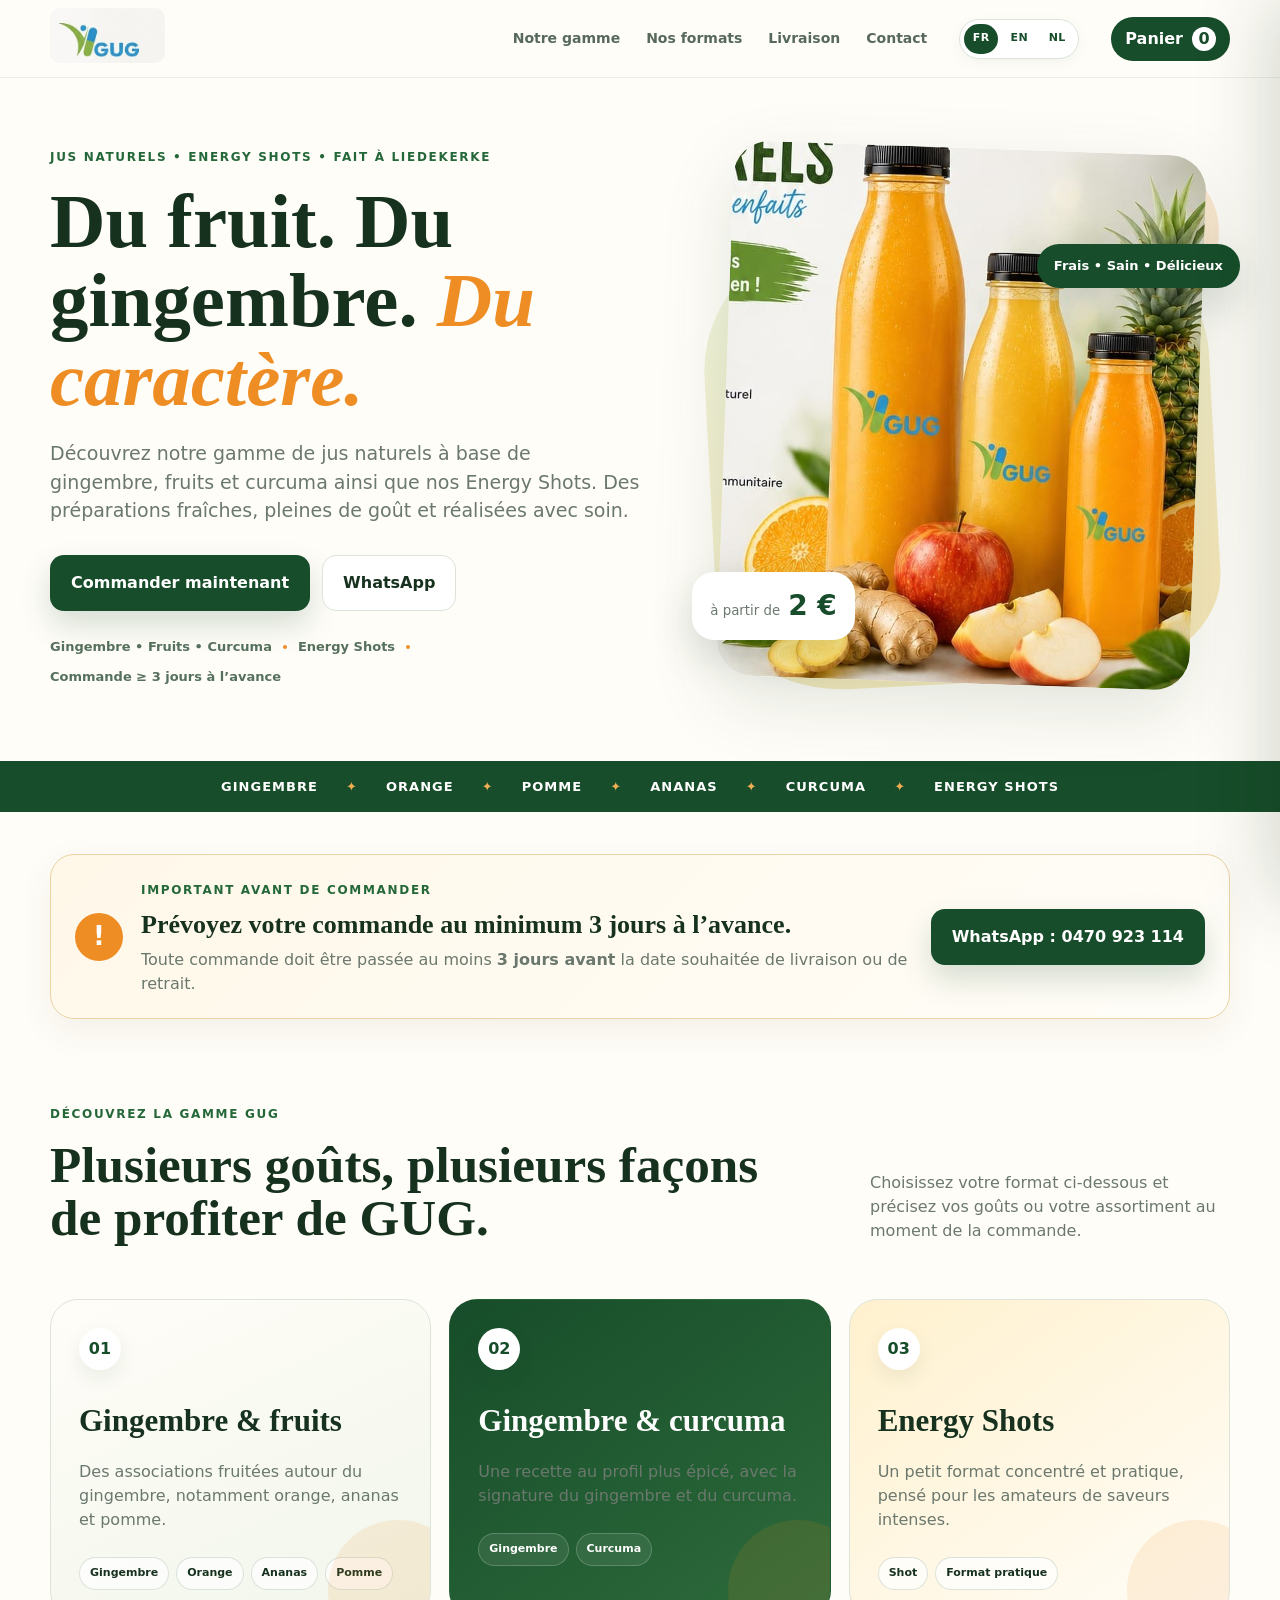
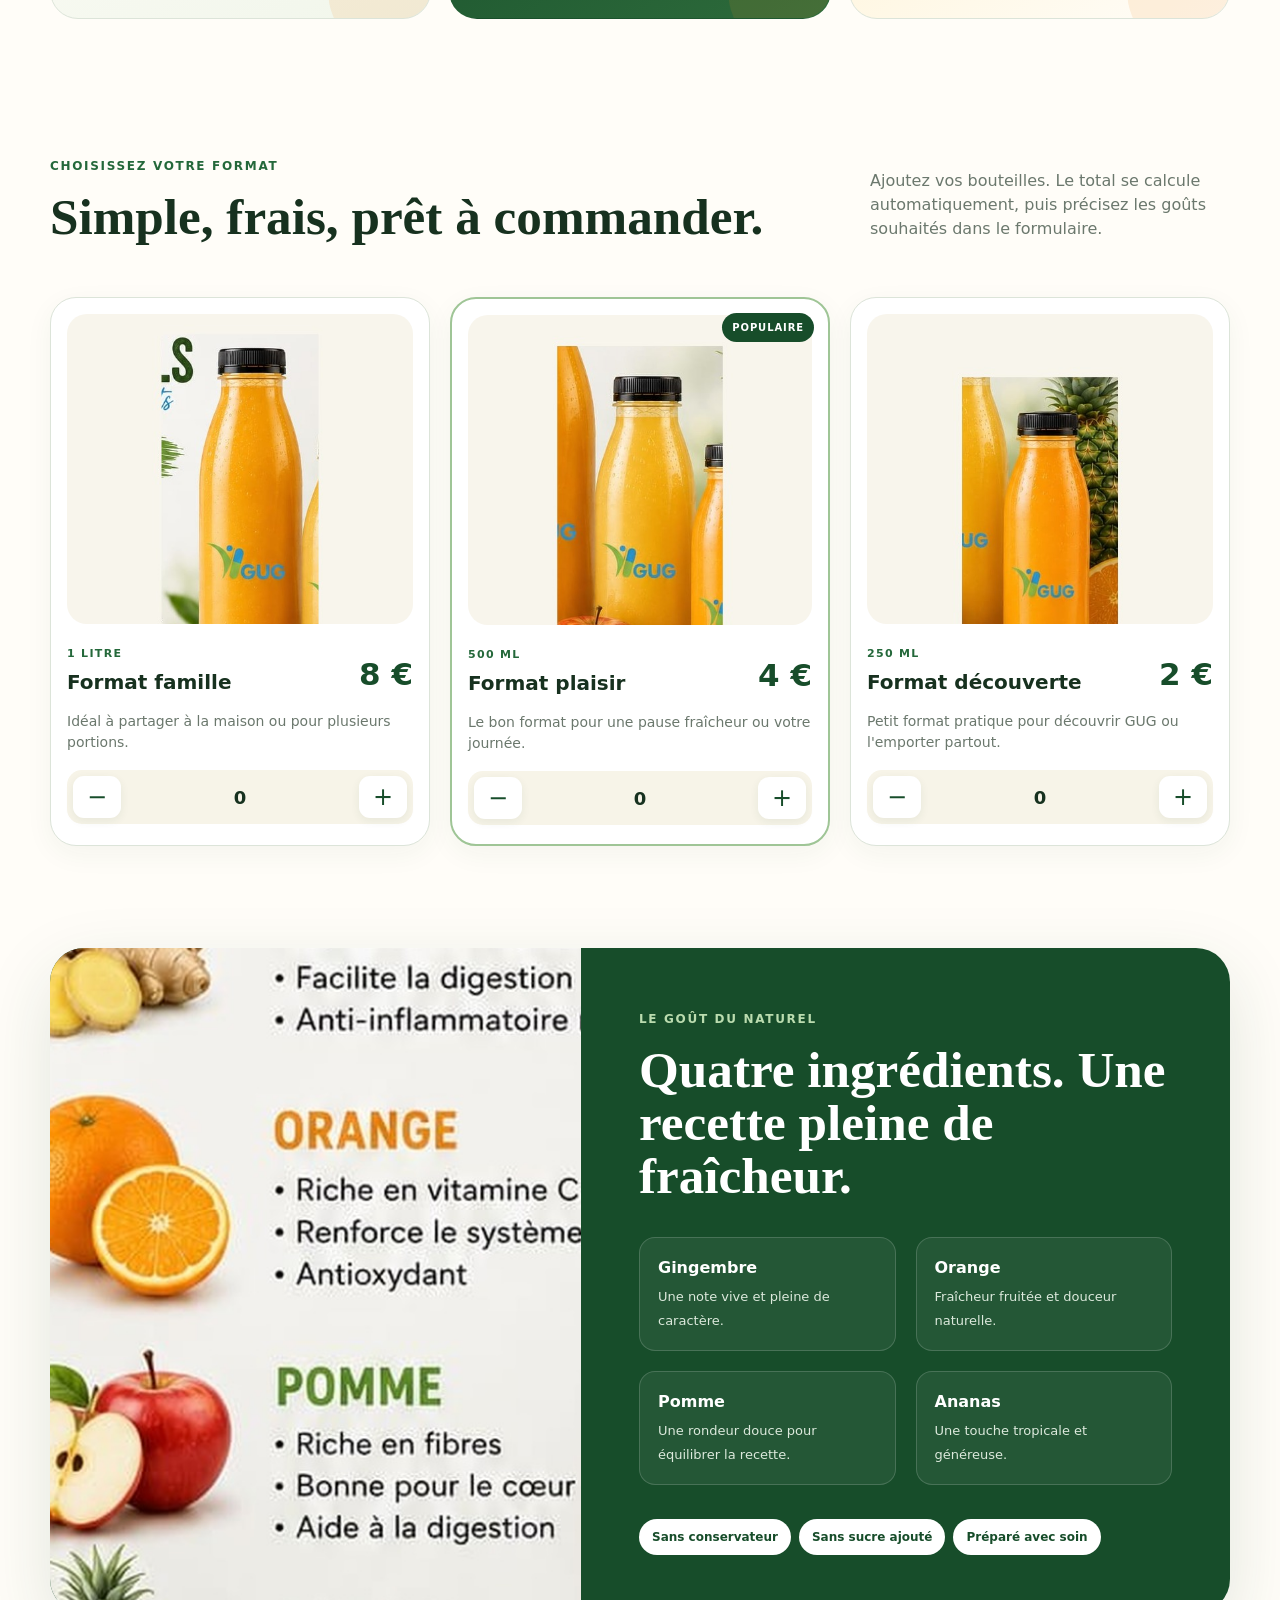
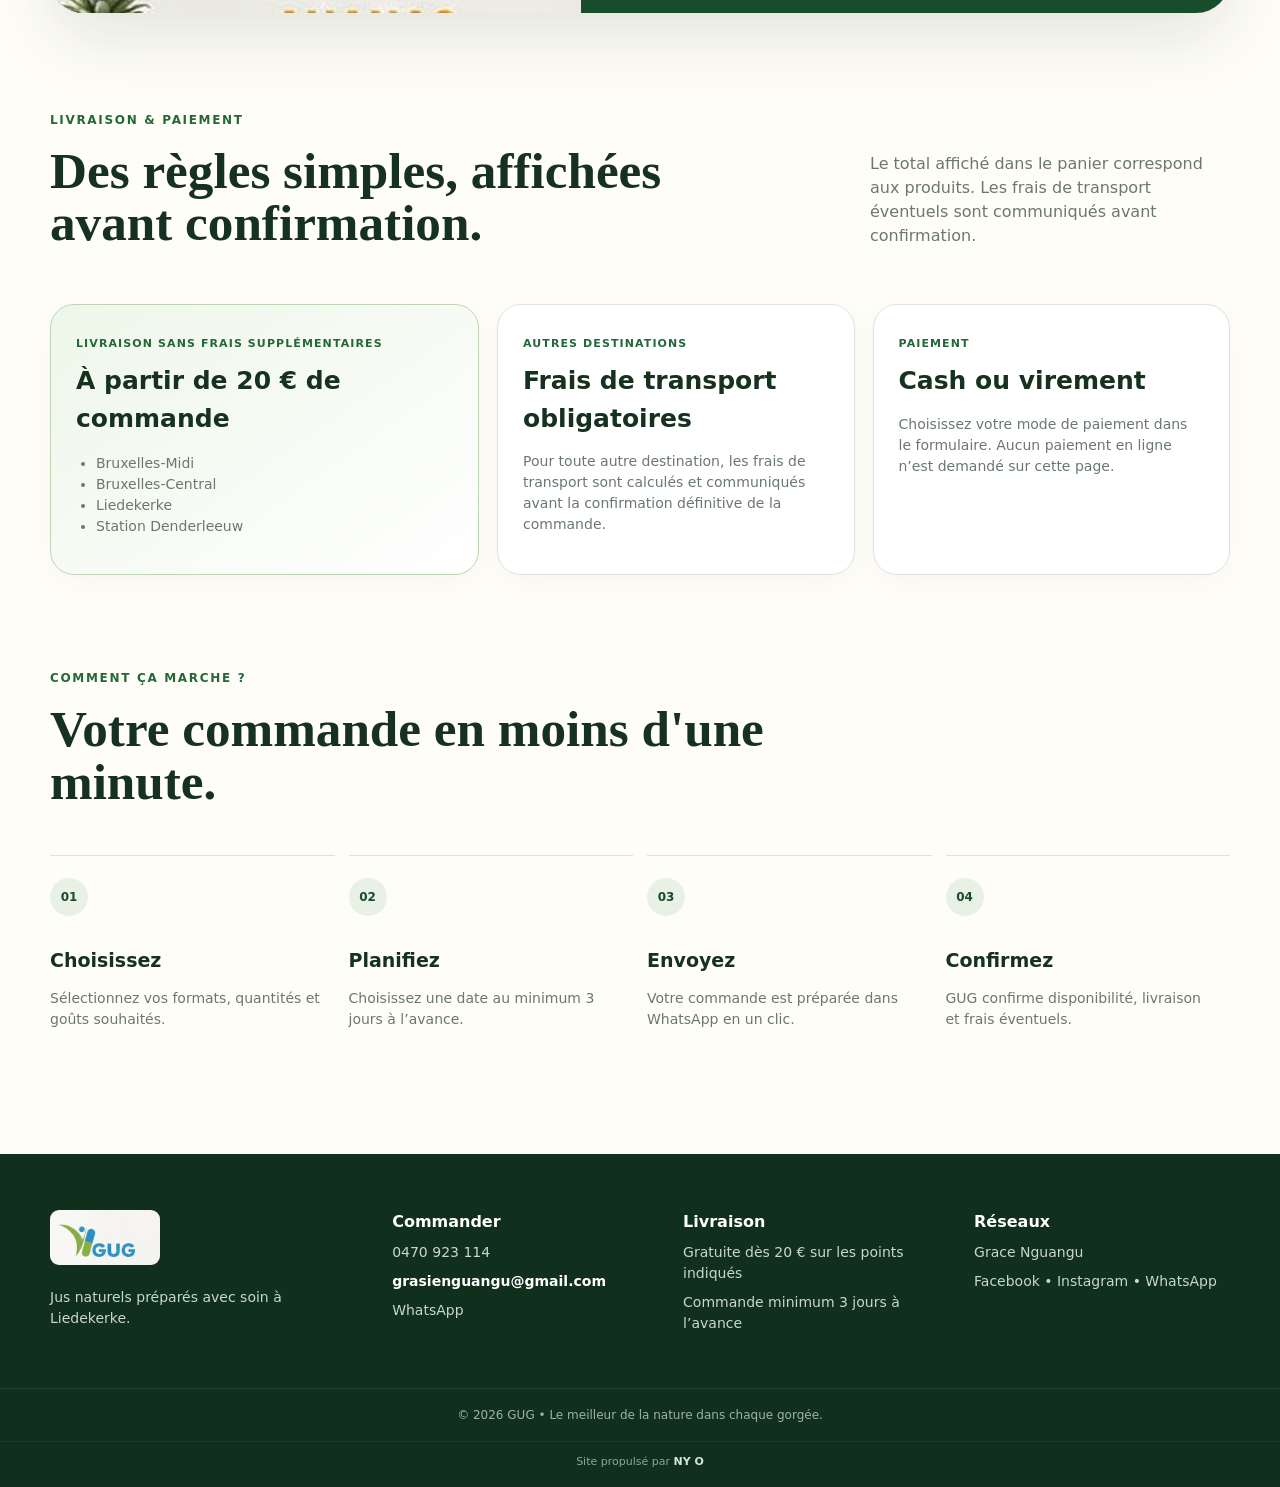
==== commit eeae58f7: "v3" ====
--- a/index.html
+++ b/index.html
@@ -19,6 +19,11 @@
       <a href="#livraison">Livraison</a>
       <a href="#contact">Contact</a>
     </nav>
+    <div class="language-switch" aria-label="Choisir la langue">
+      <a href="index.html" class="active" lang="fr" hreflang="fr">FR</a>
+      <a href="en.html" lang="en" hreflang="en">EN</a>
+      <a href="nl.html" lang="nl" hreflang="nl">NL</a>
+    </div>
     <button class="cart-mini" id="cartMini" type="button" aria-label="Ouvrir le panier">
       <span>Panier</span><b id="cartCount">0</b>
     </button>
@@ -212,15 +217,16 @@
   <footer id="contact">
     <div class="footer-inner section-shell">
       <div><img src="assets/gug-logo.jpg" alt="GUG" class="footer-logo" /><p>Jus naturels préparés avec soin à Liedekerke.</p></div>
-      <div><b>Commander</b><a href="tel:+32470923114">0470 92 31 14</a><a href="https://wa.me/32470923114" target="_blank" rel="noopener">WhatsApp</a></div>
+      <div><b>Commander</b><a href="tel:+32470923114">0470 923 114</a><a href="mailto:grasienguangu@gmail.com" class="contact-email"><strong>grasienguangu@gmail.com</strong></a><a href="https://wa.me/32470923114" target="_blank" rel="noopener">WhatsApp</a></div>
       <div><b>Livraison</b><span>Gratuite dès 20 € sur les points indiqués</span><span>Commande minimum 3 jours à l’avance</span></div>
       <div><b>Réseaux</b><span>Grace Nguangu</span><span>Facebook • Instagram • WhatsApp</span></div>
     </div>
     <div class="copyright">© 2026 GUG • Le meilleur de la nature dans chaque gorgée.</div>
+    <div class="powered-by">Site propulsé par <a href="https://ny-organization.be/home" target="_blank" rel="noopener">NY O</a></div>
   </footer>
 
   <button class="floating-cart" id="floatingCart" type="button" hidden>
-    <span><b id="floatingQty">0</b> article<span id="plural">s</span></span>
+    <span><b id="floatingQty">0</b> <span id="floatingItemLabel">article</span></span>
     <strong id="floatingTotal">0 €</strong>
     <em>Voir ma commande →</em>
   </button>
--- a/styles.css
+++ b/styles.css
@@ -118,3 +118,52 @@
   .range-card{min-height:auto}
   .logistics-grid{grid-template-columns:1fr}.logistics-card:first-child{grid-column:auto}
 }
+
+
+/* --- GUG V3 : langues + contact + attribution --- */
+.language-switch{
+  display:flex;
+  align-items:center;
+  gap:4px;
+  padding:4px;
+  border:1px solid var(--line);
+  border-radius:999px;
+  background:white;
+  box-shadow:0 4px 14px rgba(23,77,42,.05);
+}
+.language-switch a{
+  width:34px;
+  height:30px;
+  display:grid;
+  place-items:center;
+  border-radius:999px;
+  font-size:11px;
+  font-weight:900;
+  letter-spacing:.04em;
+  color:var(--green);
+  transition:.18s ease;
+}
+.language-switch a:hover{background:var(--green-3)}
+.language-switch a.active{
+  background:var(--green);
+  color:white;
+}
+.contact-email strong{color:white;font-weight:800}
+.powered-by{
+  border-top:1px solid rgba(255,255,255,.06);
+  padding:12px 18px 16px;
+  text-align:center;
+  color:#8fa795;
+  font-size:11px;
+}
+.powered-by a{color:#d6e5d9;font-weight:800}
+.powered-by a:hover{color:white;text-decoration:underline}
+
+@media(max-width:900px){
+  .topbar{gap:14px}
+  .topbar nav{display:none}
+  .language-switch{margin-left:auto}
+}
+@media(max-width:600px){
+  .language-switch a{width:30px;height:28px;font-size:10px}
+}
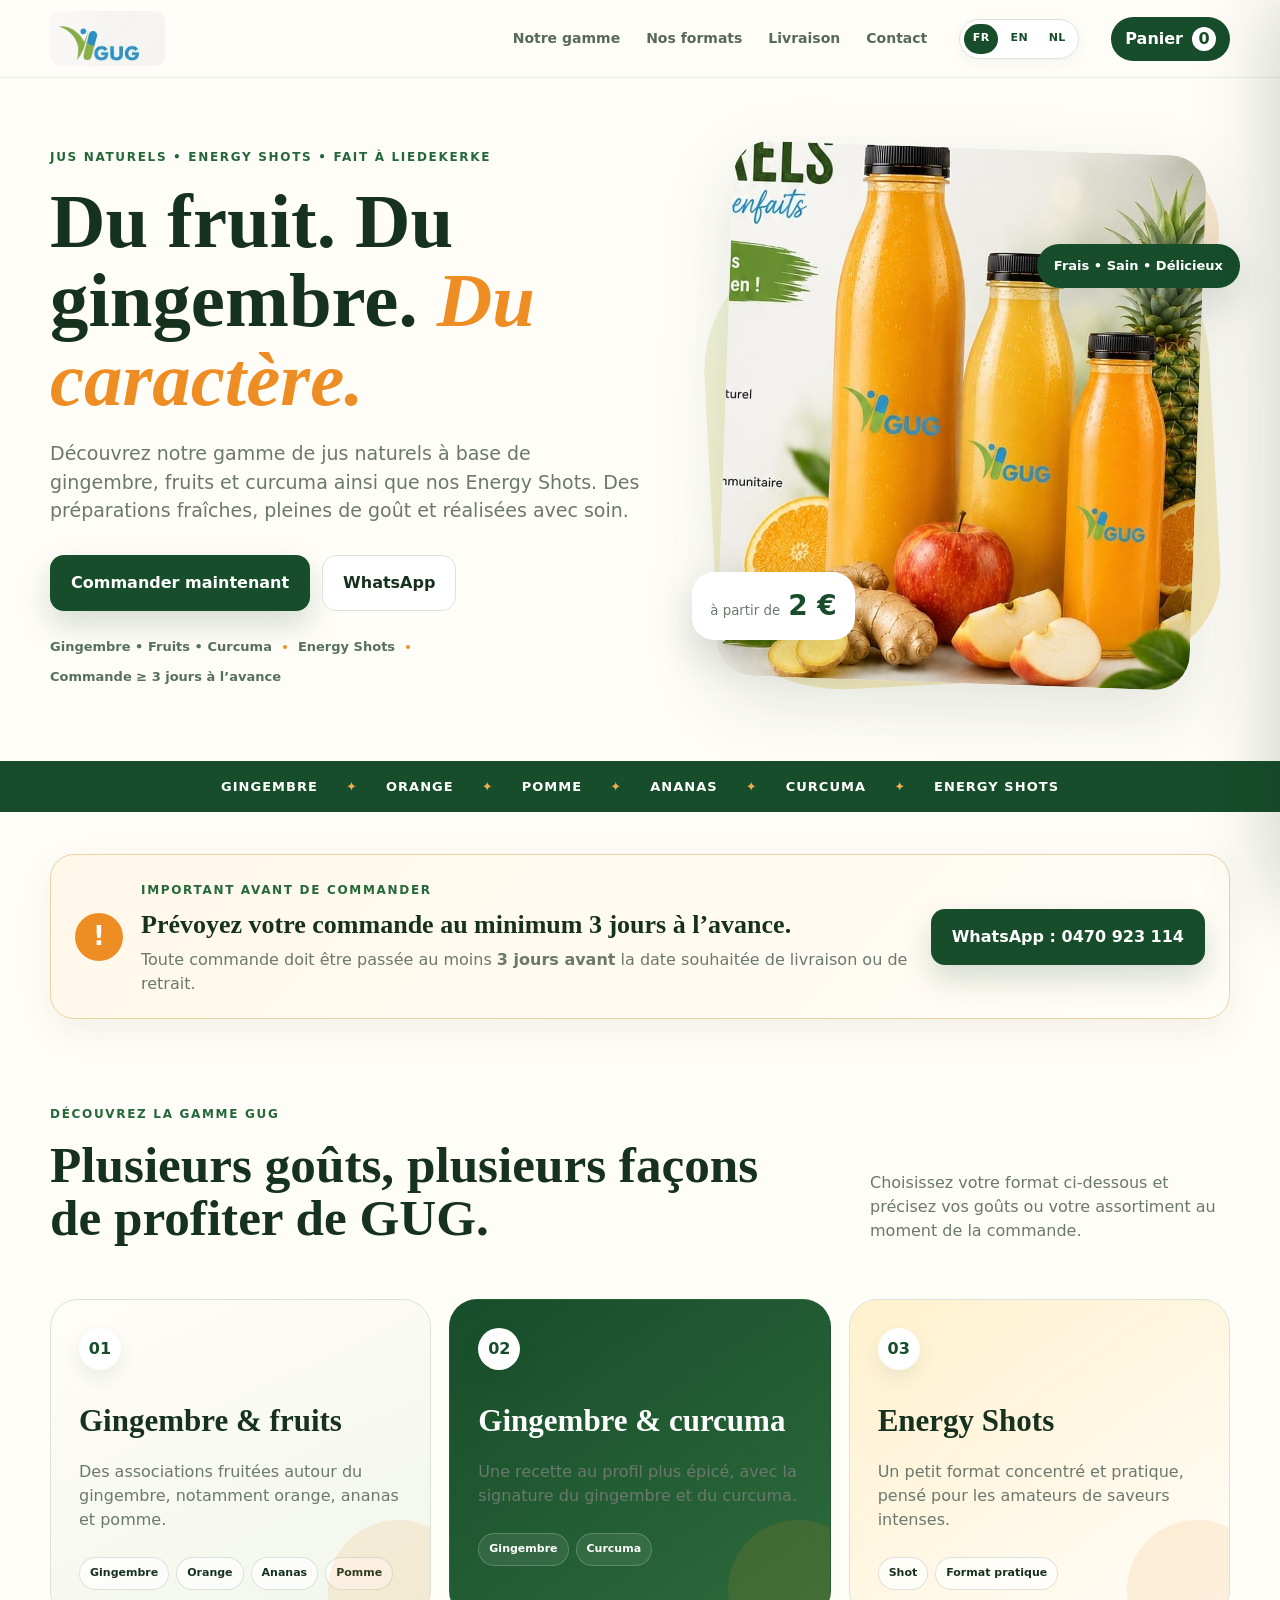
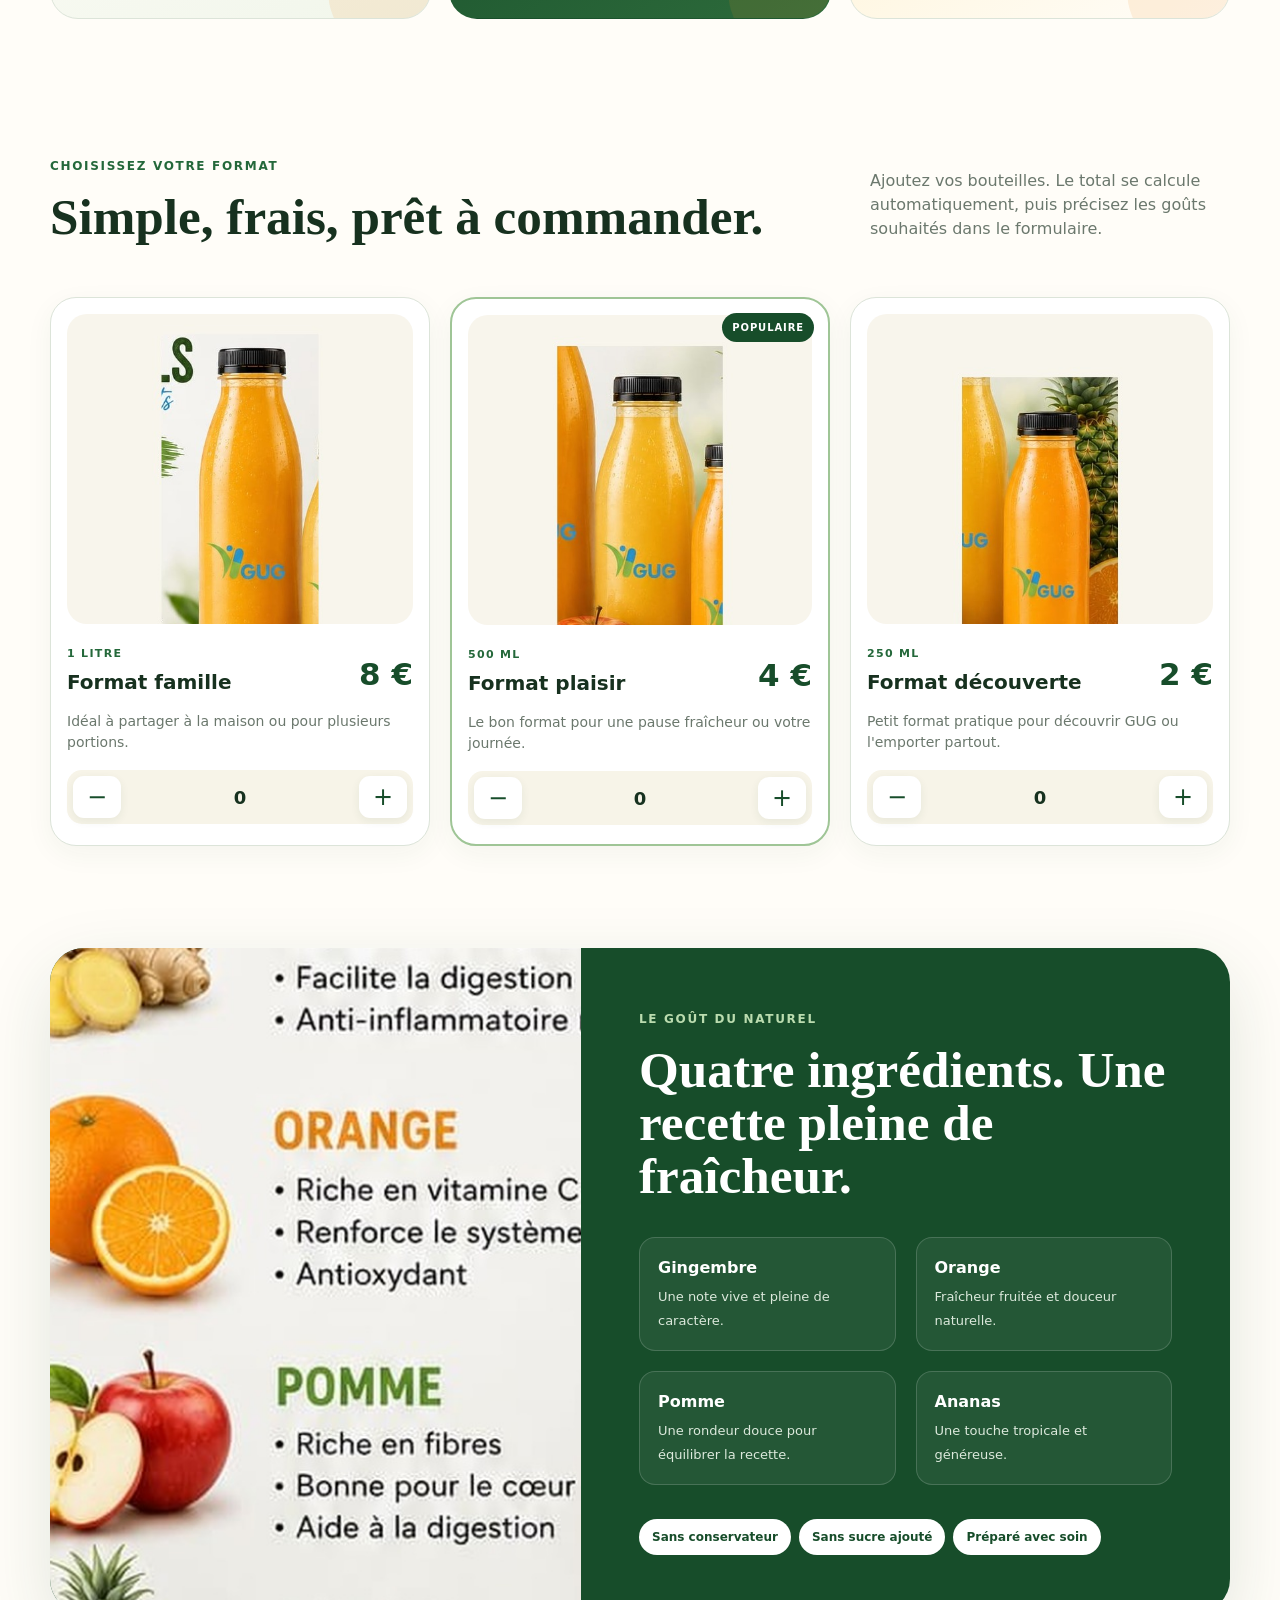
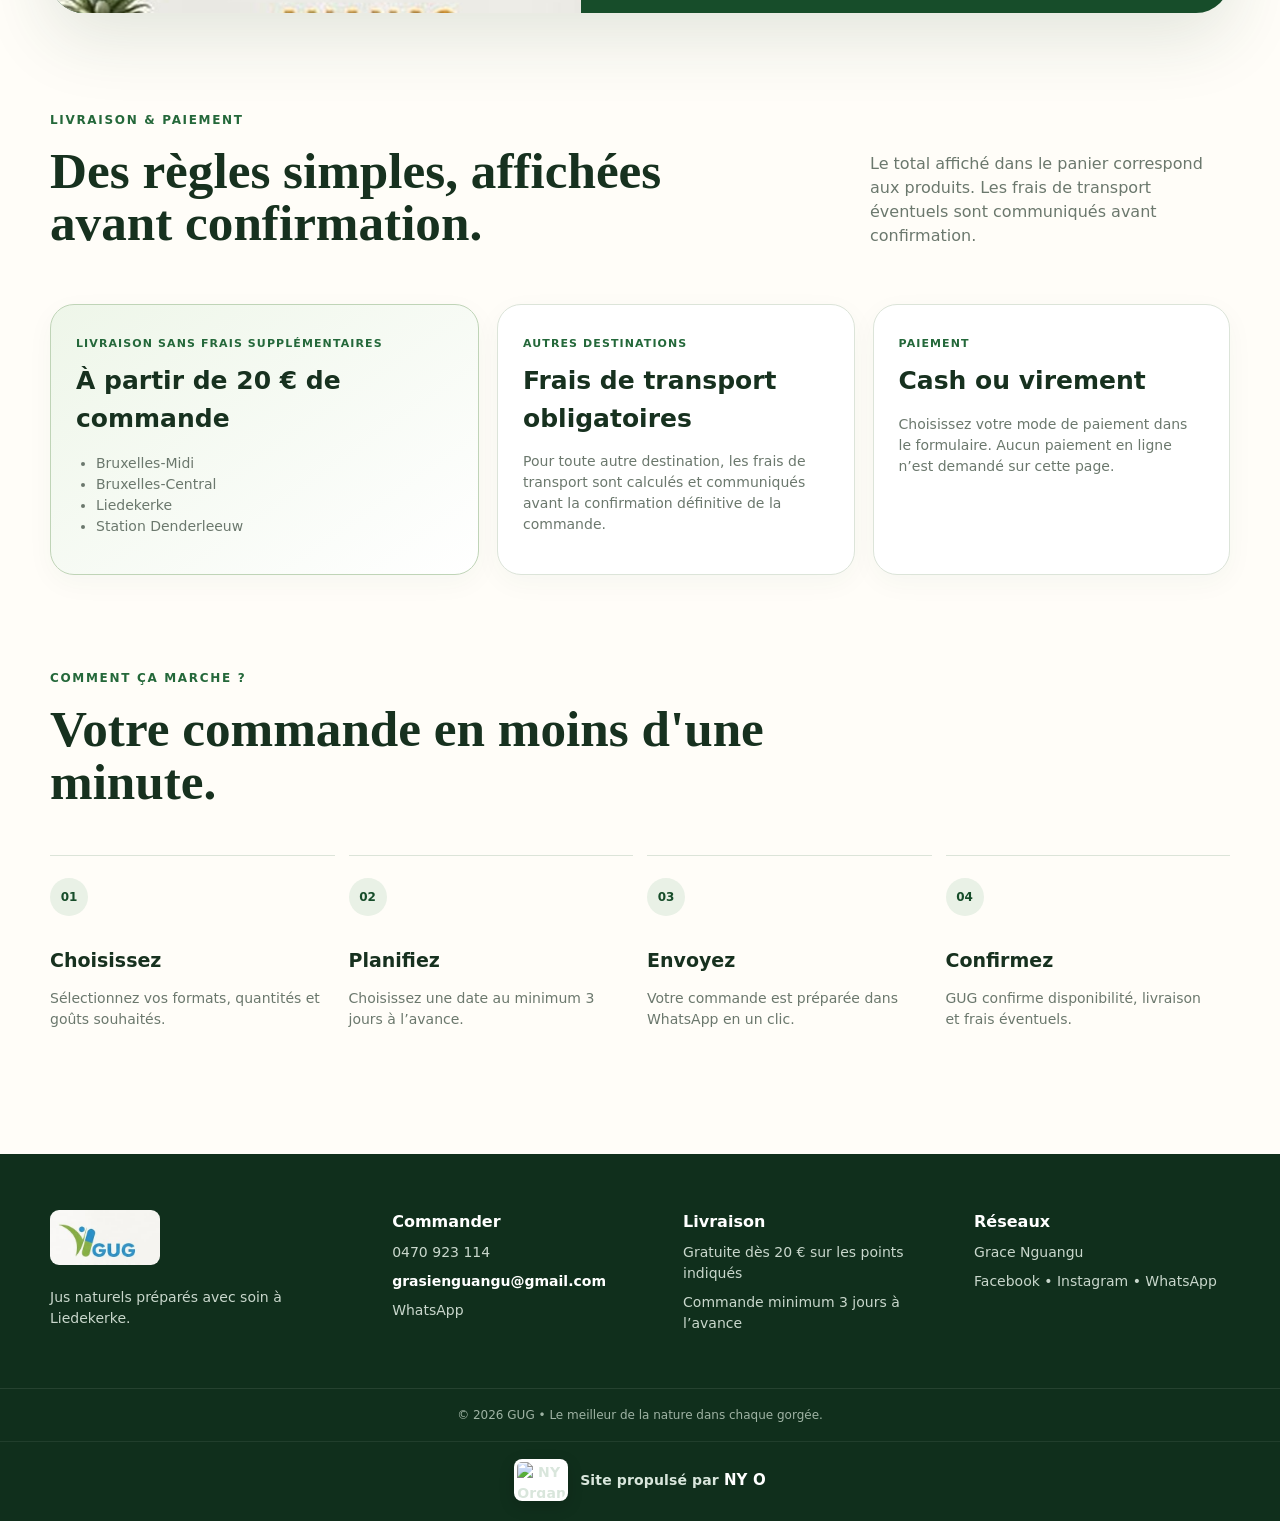
==== commit fdec1d34: "v4" ====
--- a/index.html
+++ b/index.html
@@ -1,322 +1,293 @@
-<!doctype html>
+<!DOCTYPE html>
+
 <html lang="fr">
 <head>
-  <meta charset="utf-8" />
-  <meta name="viewport" content="width=device-width, initial-scale=1" />
-  <meta name="theme-color" content="#174d2a" />
-  <meta name="description" content="Commandez les jus naturels GUG à base de gingembre, fruits et curcuma ainsi que nos Energy Shots. Commande minimum 3 jours à l’avance." />
-  <title>GUG — Jus naturels | Commande en ligne</title>
-  <link rel="stylesheet" href="styles.css" />
+<meta charset="utf-8"/>
+<meta content="width=device-width, initial-scale=1" name="viewport"/>
+<meta content="#174d2a" name="theme-color"/>
+<meta content="Commandez les jus naturels GUG à base de gingembre, fruits et curcuma ainsi que nos Energy Shots. Commande minimum 3 jours à l’avance." name="description"/>
+<title>GUG — Jus naturels | Commande en ligne</title>
+<link href="assets/gug-favicon-32.png" rel="icon" sizes="32x32" type="image/png"/><link href="assets/gug-favicon-192.png" rel="icon" sizes="192x192" type="image/png"/><link href="assets/gug-apple-touch-icon.png" rel="apple-touch-icon" sizes="180x180"/><link href="styles.css" rel="stylesheet"/>
 </head>
 <body>
-  <header class="topbar">
-    <a class="brand" href="#top" aria-label="GUG accueil">
-      <img src="assets/gug-logo.jpg" alt="Logo GUG" />
-    </a>
-    <nav>
-      <a href="#gamme">Notre gamme</a>
-      <a href="#produits">Nos formats</a>
-      <a href="#livraison">Livraison</a>
-      <a href="#contact">Contact</a>
-    </nav>
-    <div class="language-switch" aria-label="Choisir la langue">
-      <a href="index.html" class="active" lang="fr" hreflang="fr">FR</a>
-      <a href="en.html" lang="en" hreflang="en">EN</a>
-      <a href="nl.html" lang="nl" hreflang="nl">NL</a>
-    </div>
-    <button class="cart-mini" id="cartMini" type="button" aria-label="Ouvrir le panier">
-      <span>Panier</span><b id="cartCount">0</b>
-    </button>
-  </header>
-
-  <main id="top">
-    <section class="hero section-shell">
-      <div class="hero-copy">
-        <span class="eyebrow">JUS NATURELS • ENERGY SHOTS • FAIT À LIEDEKERKE</span>
-        <h1>Du fruit. Du gingembre. <em>Du caractère.</em></h1>
-        <p>Découvrez notre gamme de jus naturels à base de gingembre, fruits et curcuma ainsi que nos Energy Shots. Des préparations fraîches, pleines de goût et réalisées avec soin.</p>
-        <div class="hero-actions">
-          <a class="btn primary" href="#produits">Commander maintenant</a>
-          <a class="btn ghost" href="https://wa.me/32470923114" target="_blank" rel="noopener">WhatsApp</a>
-        </div>
-        <div class="trust-row">
-          <span>Gingembre • Fruits • Curcuma</span><i></i><span>Energy Shots</span><i></i><span>Commande ≥ 3 jours à l’avance</span>
-        </div>
-      </div>
-      <div class="hero-visual">
-        <span class="sunburst"></span>
-        <img src="assets/gug-hero.jpg" alt="Bouteilles de jus naturels GUG avec fruits" />
-        <div class="price-pill"><small>à partir de</small><strong>2 €</strong></div>
-        <div class="fresh-pill">Frais • Sain • Délicieux</div>
-      </div>
-    </section>
-
-    <section class="ticker" aria-label="Atouts GUG">
-      <div>GINGEMBRE</div><span>✦</span><div>ORANGE</div><span>✦</span><div>POMME</div><span>✦</span><div>ANANAS</div><span>✦</span><div>CURCUMA</div><span>✦</span><div>ENERGY SHOTS</div>
-    </section>
-
-    <section class="order-alert section-shell" aria-label="Information importante">
-      <div class="order-alert-icon">!</div>
-      <div>
-        <span class="eyebrow">IMPORTANT AVANT DE COMMANDER</span>
-        <h2>Prévoyez votre commande au minimum 3 jours à l’avance.</h2>
-        <p>Toute commande doit être passée au moins <strong>3 jours avant</strong> la date souhaitée de livraison ou de retrait.</p>
-      </div>
-      <a class="btn primary" href="https://wa.me/32470923114" target="_blank" rel="noopener">WhatsApp : 0470 923 114</a>
-    </section>
-
-    <section class="range section-shell" id="gamme">
-      <div class="section-head">
-        <div>
-          <span class="eyebrow">DÉCOUVREZ LA GAMME GUG</span>
-          <h2>Plusieurs goûts, plusieurs façons de profiter de GUG.</h2>
-        </div>
-        <p>Choisissez votre format ci-dessous et précisez vos goûts ou votre assortiment au moment de la commande.</p>
-      </div>
-
-      <div class="range-grid">
-        <article class="range-card">
-          <span class="range-number">01</span>
-          <h3>Gingembre & fruits</h3>
-          <p>Des associations fruitées autour du gingembre, notamment orange, ananas et pomme.</p>
-          <div class="range-tags"><span>Gingembre</span><span>Orange</span><span>Ananas</span><span>Pomme</span></div>
-        </article>
-        <article class="range-card range-card-dark">
-          <span class="range-number">02</span>
-          <h3>Gingembre & curcuma</h3>
-          <p>Une recette au profil plus épicé, avec la signature du gingembre et du curcuma.</p>
-          <div class="range-tags"><span>Gingembre</span><span>Curcuma</span></div>
-        </article>
-        <article class="range-card range-card-shot">
-          <span class="range-number">03</span>
-          <h3>Energy Shots</h3>
-          <p>Un petit format concentré et pratique, pensé pour les amateurs de saveurs intenses.</p>
-          <div class="range-tags"><span>Shot</span><span>Format pratique</span></div>
-        </article>
-      </div>
-    </section>
-
-    <section class="products section-shell" id="produits">
-      <div class="section-head">
-        <div>
-          <span class="eyebrow">CHOISISSEZ VOTRE FORMAT</span>
-          <h2>Simple, frais, prêt à commander.</h2>
-        </div>
-        <p>Ajoutez vos bouteilles. Le total se calcule automatiquement, puis précisez les goûts souhaités dans le formulaire.</p>
-      </div>
-
-      <div class="product-grid">
-        <article class="product-card" data-product="1l">
-          <div class="product-image"><img src="assets/gug-1l.jpg" alt="Jus GUG bouteille 1 litre" /></div>
-          <div class="product-info">
-            <div><span class="size">1 LITRE</span><h3>Format famille</h3></div>
-            <strong class="price">8 €</strong>
-          </div>
-          <p>Idéal à partager à la maison ou pour plusieurs portions.</p>
-          <div class="qty-control" aria-label="Quantité 1 litre">
-            <button class="qty-btn minus" type="button" data-id="1l">−</button>
-            <span class="qty" id="qty-1l">0</span>
-            <button class="qty-btn plus" type="button" data-id="1l">+</button>
-          </div>
-        </article>
-
-        <article class="product-card featured" data-product="500ml">
-          <span class="badge">POPULAIRE</span>
-          <div class="product-image"><img src="assets/gug-500ml.jpg" alt="Jus GUG bouteille 500 millilitres" /></div>
-          <div class="product-info">
-            <div><span class="size">500 ML</span><h3>Format plaisir</h3></div>
-            <strong class="price">4 €</strong>
-          </div>
-          <p>Le bon format pour une pause fraîcheur ou votre journée.</p>
-          <div class="qty-control" aria-label="Quantité 500 millilitres">
-            <button class="qty-btn minus" type="button" data-id="500ml">−</button>
-            <span class="qty" id="qty-500ml">0</span>
-            <button class="qty-btn plus" type="button" data-id="500ml">+</button>
-          </div>
-        </article>
-
-        <article class="product-card" data-product="250ml">
-          <div class="product-image"><img src="assets/gug-250ml.jpg" alt="Jus GUG bouteille 250 millilitres" /></div>
-          <div class="product-info">
-            <div><span class="size">250 ML</span><h3>Format découverte</h3></div>
-            <strong class="price">2 €</strong>
-          </div>
-          <p>Petit format pratique pour découvrir GUG ou l'emporter partout.</p>
-          <div class="qty-control" aria-label="Quantité 250 millilitres">
-            <button class="qty-btn minus" type="button" data-id="250ml">−</button>
-            <span class="qty" id="qty-250ml">0</span>
-            <button class="qty-btn plus" type="button" data-id="250ml">+</button>
-          </div>
-        </article>
-      </div>
-    </section>
-
-    <section class="nature section-shell" id="naturel">
-      <div class="nature-card">
-        <div class="nature-image"><img src="assets/gug-ingredients.jpg" alt="Gingembre, orange, pomme et ananas" /></div>
-        <div class="nature-copy">
-          <span class="eyebrow light">LE GOÛT DU NATUREL</span>
-          <h2>Quatre ingrédients. Une recette pleine de fraîcheur.</h2>
-          <div class="benefit-grid">
-            <div><b>Gingembre</b><span>Une note vive et pleine de caractère.</span></div>
-            <div><b>Orange</b><span>Fraîcheur fruitée et douceur naturelle.</span></div>
-            <div><b>Pomme</b><span>Une rondeur douce pour équilibrer la recette.</span></div>
-            <div><b>Ananas</b><span>Une touche tropicale et généreuse.</span></div>
-          </div>
-          <div class="clean-labels"><span>Sans conservateur</span><span>Sans sucre ajouté</span><span>Préparé avec soin</span></div>
-        </div>
-      </div>
-    </section>
-
-    <section class="logistics section-shell" id="livraison">
-      <div class="section-head">
-        <div>
-          <span class="eyebrow">LIVRAISON & PAIEMENT</span>
-          <h2>Des règles simples, affichées avant confirmation.</h2>
-        </div>
-        <p>Le total affiché dans le panier correspond aux produits. Les frais de transport éventuels sont communiqués avant confirmation.</p>
-      </div>
-
-      <div class="logistics-grid">
-        <article class="logistics-card free">
-          <span class="logistics-kicker">LIVRAISON SANS FRAIS SUPPLÉMENTAIRES</span>
-          <h3>À partir de 20 € de commande</h3>
-          <ul>
-            <li>Bruxelles-Midi</li>
-            <li>Bruxelles-Central</li>
-            <li>Liedekerke</li>
-            <li>Station Denderleeuw</li>
-          </ul>
-        </article>
-
-        <article class="logistics-card">
-          <span class="logistics-kicker">AUTRES DESTINATIONS</span>
-          <h3>Frais de transport obligatoires</h3>
-          <p>Pour toute autre destination, les frais de transport sont calculés et communiqués avant la confirmation définitive de la commande.</p>
-        </article>
-
-        <article class="logistics-card">
-          <span class="logistics-kicker">PAIEMENT</span>
-          <h3>Cash ou virement</h3>
-          <p>Choisissez votre mode de paiement dans le formulaire. Aucun paiement en ligne n’est demandé sur cette page.</p>
-        </article>
-      </div>
-    </section>
-
-    <section class="how section-shell">
-      <div class="section-head compact"><div><span class="eyebrow">COMMENT ÇA MARCHE ?</span><h2>Votre commande en moins d'une minute.</h2></div></div>
-      <div class="steps">
-        <div><span>01</span><b>Choisissez</b><p>Sélectionnez vos formats, quantités et goûts souhaités.</p></div>
-        <div><span>02</span><b>Planifiez</b><p>Choisissez une date au minimum 3 jours à l’avance.</p></div>
-        <div><span>03</span><b>Envoyez</b><p>Votre commande est préparée dans WhatsApp en un clic.</p></div>
-        <div><span>04</span><b>Confirmez</b><p>GUG confirme disponibilité, livraison et frais éventuels.</p></div>
-      </div>
-    </section>
-  </main>
-
-  <footer id="contact">
-    <div class="footer-inner section-shell">
-      <div><img src="assets/gug-logo.jpg" alt="GUG" class="footer-logo" /><p>Jus naturels préparés avec soin à Liedekerke.</p></div>
-      <div><b>Commander</b><a href="tel:+32470923114">0470 923 114</a><a href="mailto:grasienguangu@gmail.com" class="contact-email"><strong>grasienguangu@gmail.com</strong></a><a href="https://wa.me/32470923114" target="_blank" rel="noopener">WhatsApp</a></div>
-      <div><b>Livraison</b><span>Gratuite dès 20 € sur les points indiqués</span><span>Commande minimum 3 jours à l’avance</span></div>
-      <div><b>Réseaux</b><span>Grace Nguangu</span><span>Facebook • Instagram • WhatsApp</span></div>
-    </div>
-    <div class="copyright">© 2026 GUG • Le meilleur de la nature dans chaque gorgée.</div>
-    <div class="powered-by">Site propulsé par <a href="https://ny-organization.be/home" target="_blank" rel="noopener">NY O</a></div>
-  </footer>
-
-  <button class="floating-cart" id="floatingCart" type="button" hidden>
-    <span><b id="floatingQty">0</b> <span id="floatingItemLabel">article</span></span>
-    <strong id="floatingTotal">0 €</strong>
-    <em>Voir ma commande →</em>
-  </button>
-
-  <div class="drawer-backdrop" id="drawerBackdrop" hidden></div>
-  <aside class="cart-drawer" id="cartDrawer" aria-hidden="true" aria-label="Votre commande">
-    <div class="drawer-head">
-      <div><span class="eyebrow">VOTRE COMMANDE</span><h2>Panier GUG</h2></div>
-      <button class="close" id="closeDrawer" type="button" aria-label="Fermer">×</button>
-    </div>
-
-    <div id="cartItems" class="cart-items"></div>
-    <div class="cart-empty" id="cartEmpty">Votre panier est vide. Ajoutez une bouteille pour commencer.</div>
-
-    <div class="cart-total" id="cartTotalBlock" hidden>
-      <span>Total produits</span><strong id="drawerTotal">0 €</strong>
-      <small id="deliveryRule">Les éventuels frais de transport sont confirmés avec vous avant validation.</small>
-    </div>
-
-    <form id="orderForm" hidden>
-      <div class="form-title"><span>Coordonnées</span><small>* champs obligatoires</small></div>
-      <label>Nom et prénom *<input type="text" id="customerName" required placeholder="Votre nom" autocomplete="name" /></label>
-      <label>Téléphone *<input type="tel" id="customerPhone" required placeholder="04…" autocomplete="tel" /></label>
-
-      <fieldset>
-        <legend>Mode de réception *</legend>
-        <label class="radio-card"><input type="radio" name="delivery" value="Livraison" checked /><span><b>Livraison / point de remise</b><small>Choisissez votre destination ci-dessous</small></span></label>
-        <label class="radio-card"><input type="radio" name="delivery" value="Retrait à Liedekerke" /><span><b>Retrait</b><small>Retrait à Liedekerke</small></span></label>
-      </fieldset>
-
-      <div id="deliveryFields">
-        <label>Destination *
-          <select id="deliveryDestination" required>
-            <option value="">Choisir une destination</option>
-            <option value="Bruxelles-Midi">Bruxelles-Midi</option>
-            <option value="Bruxelles-Central">Bruxelles-Central</option>
-            <option value="Liedekerke">Liedekerke</option>
-            <option value="Station Denderleeuw">Station Denderleeuw</option>
-            <option value="Autre destination">Autre destination</option>
-          </select>
-        </label>
-        <div class="delivery-notice" id="deliveryNotice">
+<header class="topbar">
+<a aria-label="GUG accueil" class="brand" href="#top">
+<img alt="Logo GUG" class="moving-gug-logo" src="assets/gug-logo.jpg"/>
+</a>
+<nav>
+<a href="#gamme">Notre gamme</a>
+<a href="#produits">Nos formats</a>
+<a href="#livraison">Livraison</a>
+<a href="#contact">Contact</a>
+</nav>
+<div aria-label="Choisir la langue" class="language-switch">
+<a class="active" href="index.html" hreflang="fr" lang="fr">FR</a>
+<a href="en.html" hreflang="en" lang="en">EN</a>
+<a href="nl.html" hreflang="nl" lang="nl">NL</a>
+</div>
+<button aria-label="Ouvrir le panier" class="cart-mini" id="cartMini" type="button">
+<span>Panier</span><b id="cartCount">0</b>
+</button>
+</header>
+<main id="top">
+<section class="hero section-shell">
+<div class="hero-copy">
+<span class="eyebrow">JUS NATURELS • ENERGY SHOTS • FAIT À LIEDEKERKE</span>
+<h1>Du fruit. Du gingembre. <em>Du caractère.</em></h1>
+<p>Découvrez notre gamme de jus naturels à base de gingembre, fruits et curcuma ainsi que nos Energy Shots. Des préparations fraîches, pleines de goût et réalisées avec soin.</p>
+<div class="hero-actions">
+<a class="btn primary" href="#produits">Commander maintenant</a>
+<a class="btn ghost" href="https://wa.me/32470923114" rel="noopener" target="_blank">WhatsApp</a>
+</div>
+<div class="trust-row">
+<span>Gingembre • Fruits • Curcuma</span><i></i><span>Energy Shots</span><i></i><span>Commande ≥ 3 jours à l’avance</span>
+</div>
+</div>
+<div class="hero-visual">
+<span class="sunburst"></span>
+<img alt="Bouteilles de jus naturels GUG avec fruits" src="assets/gug-hero.jpg"/>
+<div class="price-pill"><small>à partir de</small><strong>2 €</strong></div>
+<div class="fresh-pill">Frais • Sain • Délicieux</div>
+</div>
+</section>
+<section aria-label="Atouts GUG" class="ticker">
+<div>GINGEMBRE</div><span>✦</span><div>ORANGE</div><span>✦</span><div>POMME</div><span>✦</span><div>ANANAS</div><span>✦</span><div>CURCUMA</div><span>✦</span><div>ENERGY SHOTS</div>
+</section>
+<section aria-label="Information importante" class="order-alert section-shell">
+<div class="order-alert-icon">!</div>
+<div>
+<span class="eyebrow">IMPORTANT AVANT DE COMMANDER</span>
+<h2>Prévoyez votre commande au minimum 3 jours à l’avance.</h2>
+<p>Toute commande doit être passée au moins <strong>3 jours avant</strong> la date souhaitée de livraison ou de retrait.</p>
+</div>
+<a class="btn primary" href="https://wa.me/32470923114" rel="noopener" target="_blank">WhatsApp : 0470 923 114</a>
+</section>
+<section class="range section-shell" id="gamme">
+<div class="section-head">
+<div>
+<span class="eyebrow">DÉCOUVREZ LA GAMME GUG</span>
+<h2>Plusieurs goûts, plusieurs façons de profiter de GUG.</h2>
+</div>
+<p>Choisissez votre format ci-dessous et précisez vos goûts ou votre assortiment au moment de la commande.</p>
+</div>
+<div class="range-grid">
+<article class="range-card">
+<span class="range-number">01</span>
+<h3>Gingembre &amp; fruits</h3>
+<p>Des associations fruitées autour du gingembre, notamment orange, ananas et pomme.</p>
+<div class="range-tags"><span>Gingembre</span><span>Orange</span><span>Ananas</span><span>Pomme</span></div>
+</article>
+<article class="range-card range-card-dark">
+<span class="range-number">02</span>
+<h3>Gingembre &amp; curcuma</h3>
+<p>Une recette au profil plus épicé, avec la signature du gingembre et du curcuma.</p>
+<div class="range-tags"><span>Gingembre</span><span>Curcuma</span></div>
+</article>
+<article class="range-card range-card-shot">
+<span class="range-number">03</span>
+<h3>Energy Shots</h3>
+<p>Un petit format concentré et pratique, pensé pour les amateurs de saveurs intenses.</p>
+<div class="range-tags"><span>Shot</span><span>Format pratique</span></div>
+</article>
+</div>
+</section>
+<section class="products section-shell" id="produits">
+<div class="section-head">
+<div>
+<span class="eyebrow">CHOISISSEZ VOTRE FORMAT</span>
+<h2>Simple, frais, prêt à commander.</h2>
+</div>
+<p>Ajoutez vos bouteilles. Le total se calcule automatiquement, puis précisez les goûts souhaités dans le formulaire.</p>
+</div>
+<div class="product-grid">
+<article class="product-card" data-product="1l">
+<div class="product-image"><img alt="Jus GUG bouteille 1 litre" src="assets/gug-1l.jpg"/></div>
+<div class="product-info">
+<div><span class="size">1 LITRE</span><h3>Format famille</h3></div>
+<strong class="price">8 €</strong>
+</div>
+<p>Idéal à partager à la maison ou pour plusieurs portions.</p>
+<div aria-label="Quantité 1 litre" class="qty-control">
+<button class="qty-btn minus" data-id="1l" type="button">−</button>
+<span class="qty" id="qty-1l">0</span>
+<button class="qty-btn plus" data-id="1l" type="button">+</button>
+</div>
+</article>
+<article class="product-card featured" data-product="500ml">
+<span class="badge">POPULAIRE</span>
+<div class="product-image"><img alt="Jus GUG bouteille 500 millilitres" src="assets/gug-500ml.jpg"/></div>
+<div class="product-info">
+<div><span class="size">500 ML</span><h3>Format plaisir</h3></div>
+<strong class="price">4 €</strong>
+</div>
+<p>Le bon format pour une pause fraîcheur ou votre journée.</p>
+<div aria-label="Quantité 500 millilitres" class="qty-control">
+<button class="qty-btn minus" data-id="500ml" type="button">−</button>
+<span class="qty" id="qty-500ml">0</span>
+<button class="qty-btn plus" data-id="500ml" type="button">+</button>
+</div>
+</article>
+<article class="product-card" data-product="250ml">
+<div class="product-image"><img alt="Jus GUG bouteille 250 millilitres" src="assets/gug-250ml.jpg"/></div>
+<div class="product-info">
+<div><span class="size">250 ML</span><h3>Format découverte</h3></div>
+<strong class="price">2 €</strong>
+</div>
+<p>Petit format pratique pour découvrir GUG ou l'emporter partout.</p>
+<div aria-label="Quantité 250 millilitres" class="qty-control">
+<button class="qty-btn minus" data-id="250ml" type="button">−</button>
+<span class="qty" id="qty-250ml">0</span>
+<button class="qty-btn plus" data-id="250ml" type="button">+</button>
+</div>
+</article>
+</div>
+</section>
+<section class="nature section-shell" id="naturel">
+<div class="nature-card">
+<div class="nature-image"><img alt="Gingembre, orange, pomme et ananas" src="assets/gug-ingredients.jpg"/></div>
+<div class="nature-copy">
+<span class="eyebrow light">LE GOÛT DU NATUREL</span>
+<h2>Quatre ingrédients. Une recette pleine de fraîcheur.</h2>
+<div class="benefit-grid">
+<div><b>Gingembre</b><span>Une note vive et pleine de caractère.</span></div>
+<div><b>Orange</b><span>Fraîcheur fruitée et douceur naturelle.</span></div>
+<div><b>Pomme</b><span>Une rondeur douce pour équilibrer la recette.</span></div>
+<div><b>Ananas</b><span>Une touche tropicale et généreuse.</span></div>
+</div>
+<div class="clean-labels"><span>Sans conservateur</span><span>Sans sucre ajouté</span><span>Préparé avec soin</span></div>
+</div>
+</div>
+</section>
+<section class="logistics section-shell" id="livraison">
+<div class="section-head">
+<div>
+<span class="eyebrow">LIVRAISON &amp; PAIEMENT</span>
+<h2>Des règles simples, affichées avant confirmation.</h2>
+</div>
+<p>Le total affiché dans le panier correspond aux produits. Les frais de transport éventuels sont communiqués avant confirmation.</p>
+</div>
+<div class="logistics-grid">
+<article class="logistics-card free">
+<span class="logistics-kicker">LIVRAISON SANS FRAIS SUPPLÉMENTAIRES</span>
+<h3>À partir de 20 € de commande</h3>
+<ul>
+<li>Bruxelles-Midi</li>
+<li>Bruxelles-Central</li>
+<li>Liedekerke</li>
+<li>Station Denderleeuw</li>
+</ul>
+</article>
+<article class="logistics-card">
+<span class="logistics-kicker">AUTRES DESTINATIONS</span>
+<h3>Frais de transport obligatoires</h3>
+<p>Pour toute autre destination, les frais de transport sont calculés et communiqués avant la confirmation définitive de la commande.</p>
+</article>
+<article class="logistics-card">
+<span class="logistics-kicker">PAIEMENT</span>
+<h3>Cash ou virement</h3>
+<p>Choisissez votre mode de paiement dans le formulaire. Aucun paiement en ligne n’est demandé sur cette page.</p>
+</article>
+</div>
+</section>
+<section class="how section-shell">
+<div class="section-head compact"><div><span class="eyebrow">COMMENT ÇA MARCHE ?</span><h2>Votre commande en moins d'une minute.</h2></div></div>
+<div class="steps">
+<div><span>01</span><b>Choisissez</b><p>Sélectionnez vos formats, quantités et goûts souhaités.</p></div>
+<div><span>02</span><b>Planifiez</b><p>Choisissez une date au minimum 3 jours à l’avance.</p></div>
+<div><span>03</span><b>Envoyez</b><p>Votre commande est préparée dans WhatsApp en un clic.</p></div>
+<div><span>04</span><b>Confirmez</b><p>GUG confirme disponibilité, livraison et frais éventuels.</p></div>
+</div>
+</section>
+</main>
+<footer id="contact">
+<div class="footer-inner section-shell">
+<div><img alt="GUG" class="footer-logo" src="assets/gug-logo.jpg"/><p>Jus naturels préparés avec soin à Liedekerke.</p></div>
+<div><b>Commander</b><a href="tel:+32470923114">0470 923 114</a><a class="contact-email" href="mailto:grasienguangu@gmail.com"><strong>grasienguangu@gmail.com</strong></a><a href="https://wa.me/32470923114" rel="noopener" target="_blank">WhatsApp</a></div>
+<div><b>Livraison</b><span>Gratuite dès 20 € sur les points indiqués</span><span>Commande minimum 3 jours à l’avance</span></div>
+<div><b>Réseaux</b><span>Grace Nguangu</span><span>Facebook • Instagram • WhatsApp</span></div>
+</div>
+<div class="copyright">© 2026 GUG • Le meilleur de la nature dans chaque gorgée.</div>
+<div class="powered-by"><a class="ny-powered-link" href="https://ny-organization.be/home" rel="noopener" target="_blank"><img alt="NY Organization" class="ny-powered-logo" src="assets/ny-organization-logo.png"/><span>Site propulsé par <strong>NY O</strong></span></a></div>
+</footer>
+<button class="floating-cart" hidden="" id="floatingCart" type="button">
+<span><b id="floatingQty">0</b> <span id="floatingItemLabel">article</span></span>
+<strong id="floatingTotal">0 €</strong>
+<em>Voir ma commande →</em>
+</button>
+<div class="drawer-backdrop" hidden="" id="drawerBackdrop"></div>
+<aside aria-hidden="true" aria-label="Votre commande" class="cart-drawer" id="cartDrawer">
+<div class="drawer-head">
+<div><span class="eyebrow">VOTRE COMMANDE</span><h2>Panier GUG</h2></div>
+<button aria-label="Fermer" class="close" id="closeDrawer" type="button">×</button>
+</div>
+<div class="cart-items" id="cartItems"></div>
+<div class="cart-empty" id="cartEmpty">Votre panier est vide. Ajoutez une bouteille pour commencer.</div>
+<div class="cart-total" hidden="" id="cartTotalBlock">
+<span>Total produits</span><strong id="drawerTotal">0 €</strong>
+<small id="deliveryRule">Les éventuels frais de transport sont confirmés avec vous avant validation.</small>
+</div>
+<form hidden="" id="orderForm">
+<div class="form-title"><span>Coordonnées</span><small>* champs obligatoires</small></div>
+<label>Nom et prénom *<input autocomplete="name" id="customerName" placeholder="Votre nom" required="" type="text"/></label>
+<label>Téléphone *<input autocomplete="tel" id="customerPhone" placeholder="04…" required="" type="tel"/></label>
+<fieldset>
+<legend>Mode de réception *</legend>
+<label class="radio-card"><input checked="" name="delivery" type="radio" value="Livraison"/><span><b>Livraison / point de remise</b><small>Choisissez votre destination ci-dessous</small></span></label>
+<label class="radio-card"><input name="delivery" type="radio" value="Retrait à Liedekerke"/><span><b>Retrait</b><small>Retrait à Liedekerke</small></span></label>
+</fieldset>
+<div id="deliveryFields">
+<label>Destination *
+          <select id="deliveryDestination" required="">
+<option value="">Choisir une destination</option>
+<option value="Bruxelles-Midi">Bruxelles-Midi</option>
+<option value="Bruxelles-Central">Bruxelles-Central</option>
+<option value="Liedekerke">Liedekerke</option>
+<option value="Station Denderleeuw">Station Denderleeuw</option>
+<option value="Autre destination">Autre destination</option>
+</select>
+</label>
+<div class="delivery-notice" id="deliveryNotice">
           Livraison sans frais supplémentaires sur les points indiqués pour toute commande à partir de 20 €.
         </div>
-      </div>
-
-      <div id="addressFields" hidden>
-        <label>Adresse / destination exacte *<input type="text" id="address" placeholder="Rue, numéro ou lieu de rendez-vous" autocomplete="street-address" /></label>
-        <div class="two-cols">
-          <label>Code postal<input type="text" id="postalCode" placeholder="1000" autocomplete="postal-code" /></label>
-          <label>Ville<input type="text" id="city" placeholder="Ville" autocomplete="address-level2" /></label>
-        </div>
-      </div>
-
-      <fieldset>
-        <legend>Mode de paiement *</legend>
-        <label class="radio-card"><input type="radio" name="payment" value="Cash" checked /><span><b>Cash</b><small>Paiement en espèces selon les modalités convenues</small></span></label>
-        <label class="radio-card"><input type="radio" name="payment" value="Virement bancaire" /><span><b>Virement bancaire</b><small>Les coordonnées de paiement sont communiquées lors de la confirmation</small></span></label>
-      </fieldset>
-
-      <label>Date souhaitée *<input type="date" id="deliveryDate" required /></label>
-      <div class="advance-notice"><b>Minimum 3 jours à l’avance.</b> Le calendrier bloque automatiquement les dates trop proches.</div>
-
-      <label>Goûts / composition souhaités<textarea id="flavors" rows="3" placeholder="Ex. gingembre-ananas, gingembre-orange, curcuma, Energy Shots, assortiment…"></textarea></label>
-      <label>Note / précision<textarea id="note" rows="3" placeholder="Ex. heure préférée, précision de rendez-vous, instructions…"></textarea></label>
-
-      <fieldset class="safety-box">
-        <legend>Précautions avant commande *</legend>
-        <p class="safety-intro">Avant de finaliser, vérifiez qu’aucune des situations suivantes ne vous concerne :</p>
-        <ul>
-          <li>Allergie ou intolérance à l’un des ingrédients</li>
-          <li>Prise régulière de médicaments nécessitant une vérification de compatibilité</li>
-          <li>Traitement anticoagulant ou affectant la coagulation</li>
-          <li>Grossesse ou allaitement — souhait de demander conseil</li>
-          <li>Sensibilité ou problème digestif nécessitant des précautions</li>
-          <li>Autre situation particulière</li>
-        </ul>
-        <label class="check-card">
-          <input type="checkbox" id="safetyConfirm" required />
-          <span><b>Aucune de ces situations</b><small>Je confirme qu’aucune des situations ci-dessus ne me concerne.</small></span>
-        </label>
-        <p class="safety-help">Si une situation vous concerne, ne cochez pas cette case et contactez GUG sur WhatsApp avant de commander.</p>
-      </fieldset>
-
-      <button class="btn primary full" type="submit">Envoyer ma commande sur WhatsApp</button>
-      <p class="form-note">Aucun paiement n'est demandé sur cette page. GUG confirme la disponibilité, les modalités de remise et les éventuels frais de transport via WhatsApp.</p>
-    </form>
-  </aside>
-
-  <div class="toast" id="toast" role="status" aria-live="polite"></div>
-  <script src="app.js"></script>
+</div>
+<div hidden="" id="addressFields">
+<label>Adresse / destination exacte *<input autocomplete="street-address" id="address" placeholder="Rue, numéro ou lieu de rendez-vous" type="text"/></label>
+<div class="two-cols">
+<label>Code postal<input autocomplete="postal-code" id="postalCode" placeholder="1000" type="text"/></label>
+<label>Ville<input autocomplete="address-level2" id="city" placeholder="Ville" type="text"/></label>
+</div>
+</div>
+<fieldset>
+<legend>Mode de paiement *</legend>
+<label class="radio-card"><input checked="" name="payment" type="radio" value="Cash"/><span><b>Cash</b><small>Paiement en espèces selon les modalités convenues</small></span></label>
+<label class="radio-card"><input name="payment" type="radio" value="Virement bancaire"/><span><b>Virement bancaire</b><small>Les coordonnées de paiement sont communiquées lors de la confirmation</small></span></label>
+</fieldset>
+<label>Date souhaitée *<input id="deliveryDate" required="" type="date"/></label>
+<div class="advance-notice"><b>Minimum 3 jours à l’avance.</b> Le calendrier bloque automatiquement les dates trop proches.</div>
+<label>Goûts / composition souhaités<textarea id="flavors" placeholder="Ex. gingembre-ananas, gingembre-orange, curcuma, Energy Shots, assortiment…" rows="3"></textarea></label>
+<label>Note / précision<textarea id="note" placeholder="Ex. heure préférée, précision de rendez-vous, instructions…" rows="3"></textarea></label>
+<fieldset class="safety-box">
+<legend>Précautions avant commande *</legend>
+<p class="safety-intro">Avant de finaliser, vérifiez qu’aucune des situations suivantes ne vous concerne :</p>
+<ul>
+<li>Allergie ou intolérance à l’un des ingrédients</li>
+<li>Prise régulière de médicaments nécessitant une vérification de compatibilité</li>
+<li>Traitement anticoagulant ou affectant la coagulation</li>
+<li>Grossesse ou allaitement — souhait de demander conseil</li>
+<li>Sensibilité ou problème digestif nécessitant des précautions</li>
+<li>Autre situation particulière</li>
+</ul>
+<label class="check-card">
+<input id="safetyConfirm" required="" type="checkbox"/>
+<span><b>Aucune de ces situations</b><small>Je confirme qu’aucune des situations ci-dessus ne me concerne.</small></span>
+</label>
+<p class="safety-help">Si une situation vous concerne, ne cochez pas cette case et contactez GUG sur WhatsApp avant de commander.</p>
+</fieldset>
+<button class="btn primary full" type="submit">Envoyer ma commande sur WhatsApp</button>
+<p class="form-note">Aucun paiement n'est demandé sur cette page. GUG confirme la disponibilité, les modalités de remise et les éventuels frais de transport via WhatsApp.</p>
+</form>
+</aside>
+<div aria-live="polite" class="toast" id="toast" role="status"></div>
+<script src="app.js"></script>
 </body>
 </html>
--- a/styles.css
+++ b/styles.css
@@ -167,3 +167,104 @@
 @media(max-width:600px){
   .language-switch a{width:30px;height:28px;font-size:10px}
 }
+
+
+/* --- GUG V4 : logo animé, favicon et branding NY O --- */
+.brand{
+  position:relative;
+  display:inline-flex;
+  align-items:center;
+  isolation:isolate;
+}
+.brand::after{
+  content:"";
+  position:absolute;
+  inset:8px -6px;
+  border-radius:18px;
+  background:radial-gradient(circle, rgba(239,141,37,.14), transparent 68%);
+  opacity:.35;
+  z-index:-1;
+  animation:gugLogoAura 3.8s ease-in-out infinite;
+}
+.brand .moving-gug-logo{
+  transform-origin:50% 55%;
+  will-change:transform,filter;
+  animation:gugLogoFloat 3.8s ease-in-out infinite;
+}
+.brand:hover .moving-gug-logo{
+  animation-duration:1.35s;
+  filter:drop-shadow(0 8px 12px rgba(23,77,42,.16));
+}
+
+@keyframes gugLogoFloat{
+  0%,100%{
+    transform:translate3d(0,0,0) rotate(-.6deg) scale(1);
+    filter:drop-shadow(0 3px 5px rgba(23,77,42,.08));
+  }
+  25%{
+    transform:translate3d(2px,-2px,0) rotate(.4deg) scale(1.015);
+  }
+  50%{
+    transform:translate3d(0,-5px,0) rotate(.8deg) scale(1.025);
+    filter:drop-shadow(0 8px 12px rgba(23,77,42,.14));
+  }
+  75%{
+    transform:translate3d(-2px,-2px,0) rotate(-.2deg) scale(1.012);
+  }
+}
+@keyframes gugLogoAura{
+  0%,100%{transform:scale(.92);opacity:.20}
+  50%{transform:scale(1.08);opacity:.52}
+}
+
+.powered-by{
+  border-top:1px solid rgba(255,255,255,.07);
+  padding:17px 18px 20px;
+  text-align:center;
+}
+.ny-powered-link{
+  display:inline-flex;
+  align-items:center;
+  justify-content:center;
+  gap:12px;
+  color:#d9e6dc !important;
+  font-size:14px !important;
+  font-weight:650;
+  letter-spacing:.01em;
+  transition:transform .2s ease,color .2s ease;
+}
+.ny-powered-link:hover{
+  color:white !important;
+  transform:translateY(-1px);
+  text-decoration:none !important;
+}
+.ny-powered-link strong{
+  color:white;
+  font-size:15px;
+  font-weight:850;
+}
+.ny-powered-logo{
+  width:54px;
+  height:42px;
+  object-fit:contain;
+  background:white;
+  border-radius:8px;
+  padding:3px;
+  box-shadow:0 5px 16px rgba(0,0,0,.16);
+}
+
+@media(max-width:600px){
+  .ny-powered-link{
+    font-size:13px !important;
+    gap:9px;
+  }
+  .ny-powered-link strong{font-size:14px}
+  .ny-powered-logo{width:48px;height:38px}
+}
+
+@media(prefers-reduced-motion:reduce){
+  .brand::after,
+  .brand .moving-gug-logo{
+    animation:none !important;
+  }
+}
